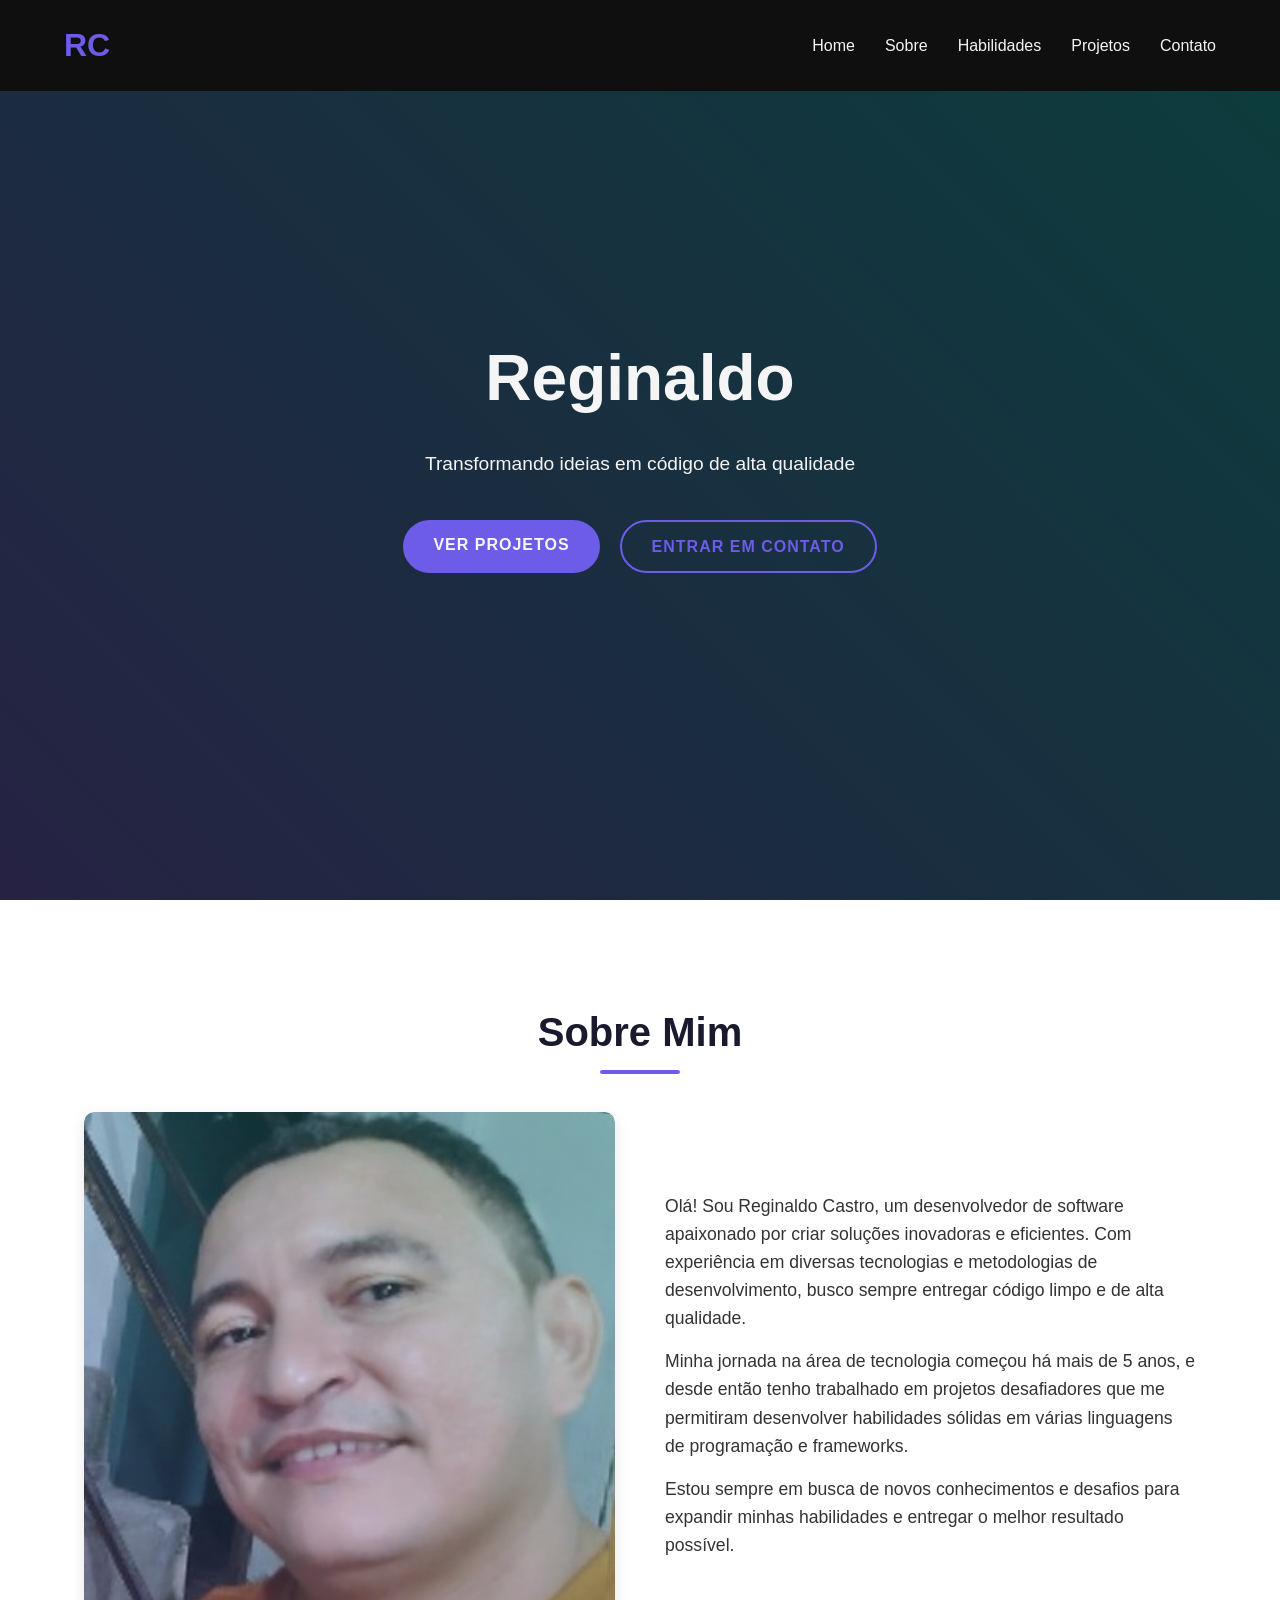
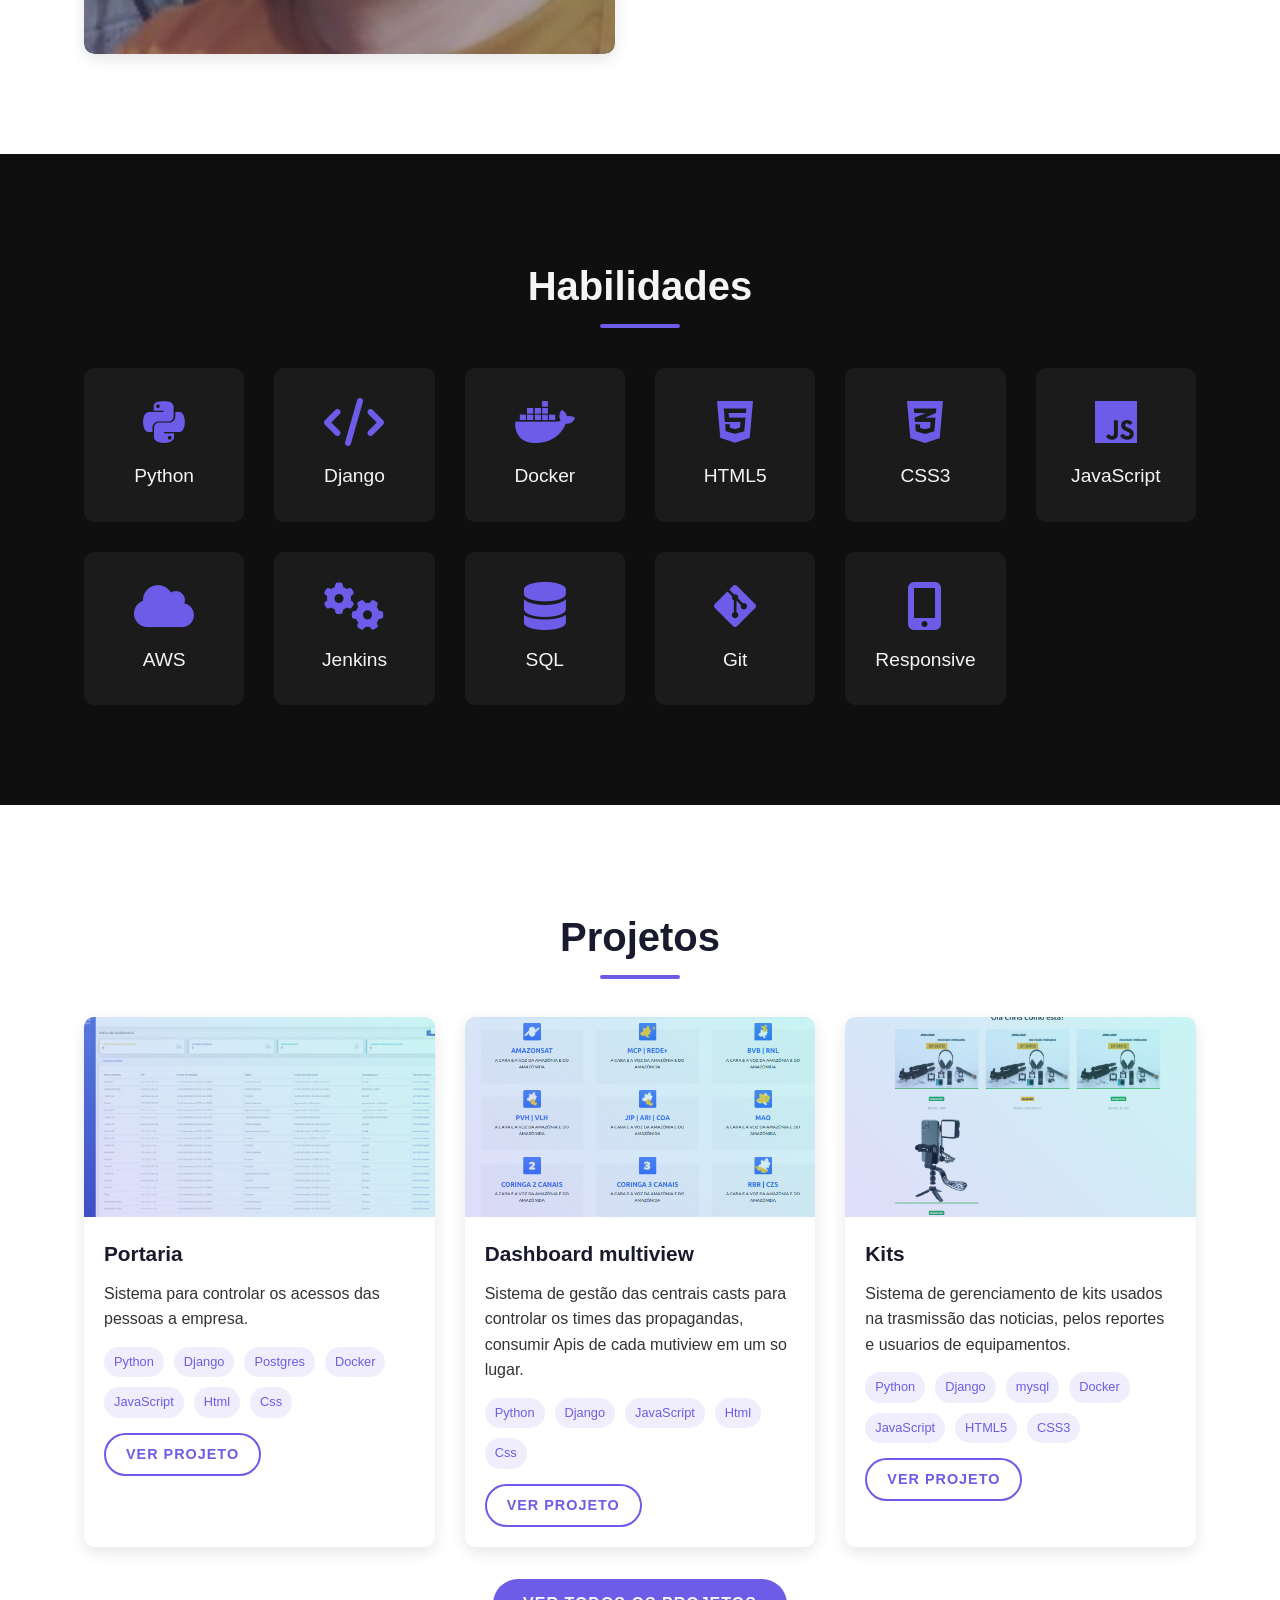
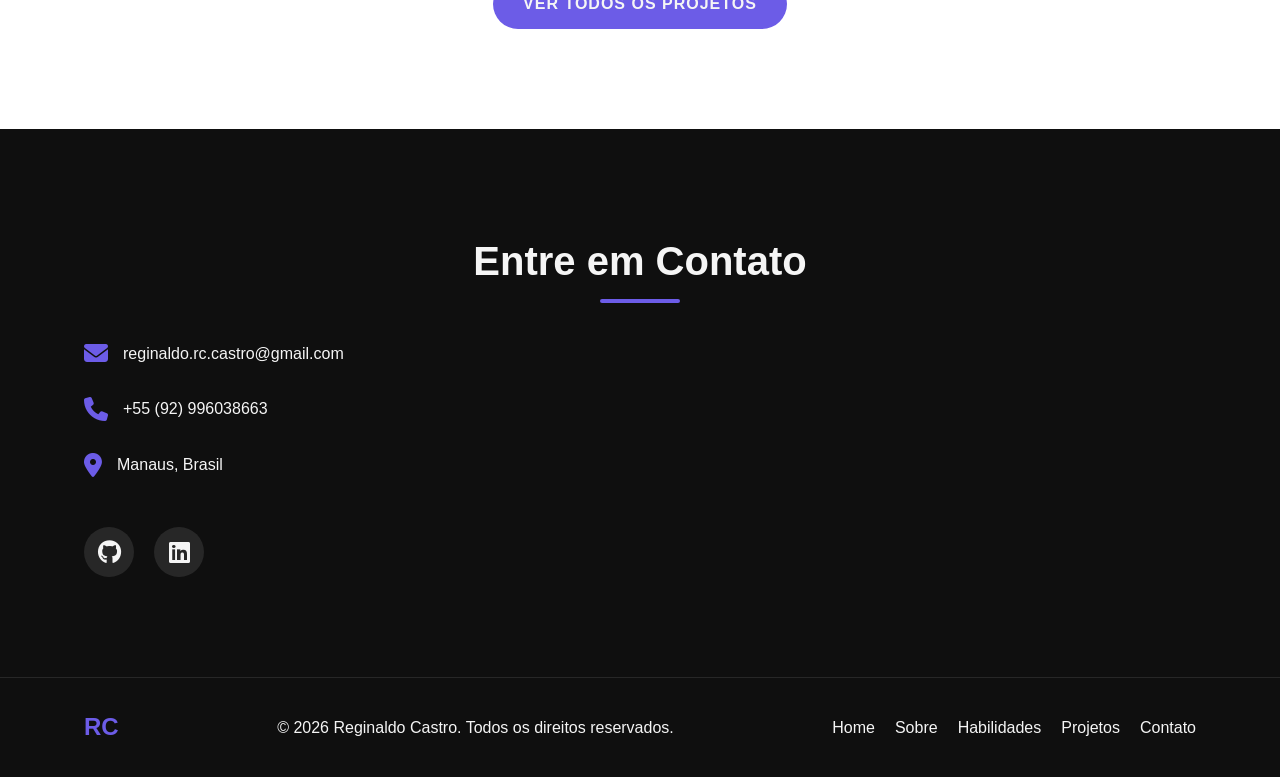
==== index.html @ 73da39d6 "Correção do nome do projeto" ====
<!DOCTYPE html>
<html lang="pt-br">
<head>
    <meta charset="UTF-8">
    <meta name="viewport" content="width=device-width, initial-scale=1.0">
    <title>Reginaldo Castro | Desenvolvedor de Software</title>
    <link rel="stylesheet" href="style.css">
    <link rel="stylesheet" href="https://cdnjs.cloudflare.com/ajax/libs/font-awesome/6.4.0/css/all.min.css">
    
</head>
<body>
    <header>
        <nav>
            <div class="logo">RC</div>
            <div class="nav-links">
                <a href="#home">Home</a>
                <a href="#sobre">Sobre</a>
                <a href="#habilidades">Habilidades</a>
                <a href="#projetos">Projetos</a>
                <a href="#contato">Contato</a>
            </div>
            <div class="menu-toggle">
                <i class="fas fa-bars"></i>
            </div>
        </nav>
    </header>

    <section id="home" class="hero">
        <div class="container">
            <h1>Reginaldo Castro</h1>
            <h2>Desenvolvedor de Software</h2>
            <p>Transformando ideias em código de alta qualidade</p>
            <div class="cta-buttons">
                <a href="#projetos" class="btn primary">Ver Projetos</a>
                <a href="#contato" class="btn secondary">Entrar em Contato</a>
            </div>
        </div>
    </section>

    <section id="sobre" class="about">
        <div class="container">
            <h2 class="section-title">Sobre Mim</h2>
            <div class="about-content">
                <div class="about-image">
                    <img src="img/reginaldo.jpeg" alt="Reginaldo Castro" class="profile-image">
                </div>
                <div class="about-text">
                    <p>Olá! Sou Reginaldo Castro, um desenvolvedor de software apaixonado por criar soluções inovadoras e eficientes. Com experiência em diversas tecnologias e metodologias de desenvolvimento, busco sempre entregar código limpo e de alta qualidade.</p>
                    <p>Minha jornada na área de tecnologia começou há mais de 5 anos, e desde então tenho trabalhado em projetos desafiadores que me permitiram desenvolver habilidades sólidas em várias linguagens de programação e frameworks.</p>
                    <p>Estou sempre em busca de novos conhecimentos e desafios para expandir minhas habilidades e entregar o melhor resultado possível.</p>
                </div>
            </div>
        </div>
    </section>

    <section id="habilidades" class="skills">
        <div class="container">
            <h2 class="section-title">Habilidades</h2>
            <div class="skills-container">
                <div class="skill-card">
                    <i class="fab fa-python"></i>
                    <h3>Python</h3>
                </div>
                <div class="skill-card">
                    <i class="fas fa-code"></i>
                    <h3>Django</h3>
                </div>
                <div class="skill-card">
                    <i class="fab fa-docker"></i>
                    <h3>Docker</h3>
                </div>
                <div class="skill-card">
                    <i class="fab fa-html5"></i>
                    <h3>HTML5</h3>
                </div>
                <div class="skill-card">
                    <i class="fab fa-css3-alt"></i>
                    <h3>CSS3</h3>
                </div>
                <div class="skill-card">
                    <i class="fab fa-js"></i>
                    <h3>JavaScript</h3>
                </div>
                <div class="skill-card">
                    <i class="fas fa-cloud"></i>
                    <h3>AWS</h3>
                </div>
                <div class="skill-card">
                    <i class="fas fa-cogs"></i>
                    <h3>Jenkins</h3>
                </div>
                <div class="skill-card">
                    <i class="fas fa-database"></i>
                    <h3>SQL</h3>
                </div>
                <div class="skill-card">
                    <i class="fab fa-git-alt"></i>
                    <h3>Git</h3>
                </div>
                <div class="skill-card">
                    <i class="fas fa-mobile-alt"></i>
                    <h3>Responsive</h3>
                </div>
            </div>
        </div>
    </section>

    <section id="projetos" class="projects">
        <div class="container">
            <h2 class="section-title">Projetos</h2>
            <div class="projects-grid">
                <div class="project-card">
                    <div class="project-image">
                        <img src="img/ctrlvisitante.png" alt="E-commerce Platform">
                    </div>
                    <div class="project-info">
                        <h3>Portaria</h3>
                        <p>Sistema para controlar os acessos das pessoas a empresa.</p>
                        <div class="project-tags">
                            <span>Python</span>
                            <span>Django</span>
                            <span>Postgres</span>
                            <span>Docker</span>
                            <span>JavaScript</span>
                            <span>Html</span>
                            <span>Css</span>
                        </div>
                        <a href="https://github.com/reginaldo-castro/registrovisitante" target="_blank" class="btn secondary small">Ver Projeto</a>
                    </div>
                </div>
                <div class="project-card">
                    <div class="project-image">
                        <img src="img/multiview.png" alt="CRM Dashboard">
                    </div>
                    <div class="project-info">
                        <h3>Dashboard multiview</h3>
                        <p>Sistema de gestão das centrais casts para controlar os times das propagandas, consumir Apis de cada mutiview em um so lugar.</p>
                        <div class="project-tags">
                            <span>Python</span>
                            <span>Django</span>
                            <span>JavaScript</span>
                            <span>Html</span>
                            <span>Css</span>
                        </div>
                        <a href="#" class="btn secondary small">Ver Projeto</a>
                    </div>
                </div>
                <div class="project-card">
                    <div class="project-image">
                        <img src="img/kits.png" alt="Task Manager App">
                    </div>
                    <div class="project-info">
                        <h3>Kits</h3>
                        <p>Sistema de gerenciamento de kits usados na trasmissão das noticias, pelos reportes e usuarios de equipamentos.</p>
                        <div class="project-tags">
                            <span>Python</span>
                            <span>Django</span>
                            <span>mysql</span>
                            <span>Docker</span>
                            <span>JavaScript</span>
                            <span>HTML5</span>
                            <span>CSS3</span>
                        </div>
                        <a href="https://github.com/reginaldo-castro/kit" target="_blank" class="btn secondary small">Ver Projeto</a>
                    </div>
                </div>
            </div>
            <div class="center">
                <a href="#" class="btn primary">Ver Todos os Projetos</a>
            </div>
        </div>
    </section>

    <section id="contato" class="contact">
        <div class="container">
            <h2 class="section-title">Entre em Contato</h2>
            <div class="contact-container">
                <!-- <div class="contact-form">
                    <form>
                        <div class="form-group">
                            <label for="name">Nome</label>
                            <input type="text" id="name" name="name" required>
                        </div>
                        <div class="form-group">
                            <label for="email">Email</label>
                            <input type="email" id="email" name="email" required>
                        </div>
                        <div class="form-group">
                            <label for="message">Mensagem</label>
                            <textarea id="message" name="message" rows="5" required></textarea>
                        </div>
                        <button type="submit" class="btn primary">Enviar Mensagem</button>
                    </form>
                </div> -->
                <div class="contact-info">
                    <div class="info-item">
                        <i class="fas fa-envelope"></i>
                        <p>reginaldo.rc.castro@gmail.com</p>
                    </div>
                    <div class="info-item">
                        <i class="fas fa-phone"></i>
                        <p>+55 (92) 996038663</p>
                    </div>
                    <div class="info-item">
                        <i class="fas fa-map-marker-alt"></i>
                        <p>Manaus, Brasil</p>
                    </div>
                    <div class="social-links">
                        <a href="https://github.com/reginaldo-castro" target="_blank"><i class="fab fa-github"></i></a>
                        <a href="https://www.linkedin.com/in/reginaldo-rc-castro/" target="_blank"><i class="fab fa-linkedin"></i></a>
                        <!-- <a href="#" target="_blank"><i class="fab fa-twitter"></i></a> -->
                        <!-- <a href="#" target="_blank"><i class="fab fa-instagram"></i></a> -->
                    </div>
                </div>
            </div>
        </div>
    </section>

    <footer>
        <div class="container">
            <div class="footer-content">
                <div class="footer-logo">RC</div>
                <p>© 2025 Reginaldo Castro. Todos os direitos reservados.</p>
                <div class="footer-links">
                    <a href="#home">Home</a>
                    <a href="#sobre">Sobre</a>
                    <a href="#habilidades">Habilidades</a>
                    <a href="#projetos">Projetos</a>
                    <a href="#contato">Contato</a>
                </div>
            </div>
        </div>
    </footer>

    <script src="script.js"></script>
</body>
</html>
---- style.css ----
/* Variáveis CSS para o esquema de cores */
:root {
    --primary-color: #6c5ce7;    /* Roxo vibrante que combina bem com preto */
    --secondary-color: #00cec9;  /* Turquesa que dá contraste */
    --dark-color: #1a1a2e;       /* Preto azulado para fundos */
    --light-color: #f0f0f0;      /* Cinza claro para texto em fundos escuros */
    --accent-color: #fdcb6e;     /* Amarelo para destaques */
    --text-color: #333;          /* Cinza escuro para texto principal */
    --text-light: #f5f5f5;       /* Branco para texto em fundos escuros */
    --bg-light: #ffffff;         /* Branco para seções claras */
    --bg-dark: #0f0f0f;          /* Preto para seções escuras */
    --shadow: 0 5px 15px rgba(0, 0, 0, 0.1);
    --transition: all 0.3s ease;
}

/* Reset e estilos base */
* {
    margin: 0;
    padding: 0;
    box-sizing: border-box;
}

html {
    scroll-behavior: smooth;
}

body {
    font-family: 'Segoe UI', Tahoma, Geneva, Verdana, sans-serif;
    line-height: 1.6;
    color: var(--text-color);
    background-color: var(--bg-light);
}

a {
    text-decoration: none;
    color: inherit;
}

.container {
    width: 90%;
    max-width: 1200px;
    margin: 0 auto;
    padding: 0 20px;
}

.section-title {
    font-size: 2.5rem;
    text-align: center;
    margin-bottom: 3rem;
    position: relative;
    color: var(--dark-color);
}

.section-title::after {
    content: '';
    position: absolute;
    bottom: -10px;
    left: 50%;
    transform: translateX(-50%);
    width: 80px;
    height: 4px;
    background: var(--primary-color);
    border-radius: 2px;
}

.center {
    text-align: center;
    margin-top: 2rem;
}

/* Botões */
.btn {
    display: inline-block;
    padding: 12px 30px;
    border-radius: 30px;
    font-weight: 600;
    text-transform: uppercase;
    letter-spacing: 1px;
    transition: var(--transition);
    cursor: pointer;
    border: none;
    outline: none;
}

.btn.primary {
    background-color: var(--primary-color);
    color: var(--text-light);
}

.btn.primary:hover {
    background-color: #5649c0;
    transform: translateY(-3px);
    box-shadow: 0 10px 20px rgba(108, 92, 231, 0.2);
}

.btn.secondary {
    background-color: transparent;
    color: var(--primary-color);
    border: 2px solid var(--primary-color);
}

.btn.secondary:hover {
    background-color: var(--primary-color);
    color: var(--text-light);
    transform: translateY(-3px);
}

.btn.small {
    padding: 8px 20px;
    font-size: 0.9rem;
}

/* Header e Navegação */
header {
    position: fixed;
    top: 0;
    left: 0;
    width: 100%;
    background-color: var(--bg-dark);
    z-index: 1000;
    box-shadow: var(--shadow);
}

nav {
    display: flex;
    justify-content: space-between;
    align-items: center;
    padding: 20px 5%;
    max-width: 1400px;
    margin: 0 auto;
}

.logo {
    font-size: 2rem;
    font-weight: 700;
    color: var(--primary-color);
    cursor: pointer;
}

.nav-links {
    display: flex;
    gap: 30px;
}

.nav-links a {
    color: var(--text-light);
    font-weight: 500;
    transition: var(--transition);
    position: relative;
}

.nav-links a:hover {
    color: var(--primary-color);
}

.nav-links a::after {
    content: '';
    position: absolute;
    width: 0;
    height: 2px;
    background: var(--primary-color);
    bottom: -5px;
    left: 0;
    transition: var(--transition);
}

.nav-links a:hover::after {
    width: 100%;
}

.menu-toggle {
    display: none;
    color: var(--text-light);
    font-size: 1.5rem;
    cursor: pointer;
}

/* Hero Section */
.hero {
    height: 100vh;
    background-color: var(--bg-dark);
    color: var(--text-light);
    display: flex;
    align-items: center;
    text-align: center;
    position: relative;
    overflow: hidden;
}

.hero::before {
    content: '';
    position: absolute;
    top: 0;
    left: 0;
    width: 100%;
    height: 100%;
    background: linear-gradient(45deg, rgba(108, 92, 231, 0.3), rgba(0, 206, 201, 0.3));
    opacity: 0.8;
}

.hero .container {
    position: relative;
    z-index: 1;
}

.hero h1 {
    font-size: 4rem;
    margin-bottom: 10px;
    animation: fadeInDown 1s ease;
}

.hero h2 {
    font-size: 2rem;
    margin-bottom: 20px;
    color: var(--secondary-color);
    animation: fadeInDown 1s ease 0.2s;
    animation-fill-mode: both;
}

.hero p {
    font-size: 1.2rem;
    margin-bottom: 40px;
    max-width: 600px;
    margin-left: auto;
    margin-right: auto;
    animation: fadeInUp 1s ease 0.4s;
    animation-fill-mode: both;
}

.cta-buttons {
    display: flex;
    justify-content: center;
    gap: 20px;
    animation: fadeInUp 1s ease 0.6s;
    animation-fill-mode: both;
}

/* About Section */
.about {
    padding: 100px 0;
    background-color: var(--bg-light);
}

.about-content {
    display: flex;
    align-items: center;
    gap: 50px;
}

.about-image {
    flex: 1;
    border-radius: 10px;
    overflow: hidden;
    box-shadow: var(--shadow);
    position: relative;
}

/* Estilo para a imagem de perfil */
.profile-image {
    width: 100%;
    height: auto;
    display: block;
    border-radius: 10px;
    transition: var(--transition);
}

/* Efeito hover na imagem */
.about-image:hover .profile-image {
    transform: scale(1.03);
}

/* Overlay gradiente na imagem */
.about-image::after {
    content: '';
    position: absolute;
    top: 0;
    left: 0;
    width: 100%;
    height: 100%;
    background: linear-gradient(45deg, rgba(108, 92, 231, 0.2), rgba(0, 206, 201, 0.2));
    border-radius: 10px;
    pointer-events: none;
}

.about-text {
    flex: 1;
}

.about-text p {
    margin-bottom: 15px;
    font-size: 1.1rem;
}

/* Skills Section */
.skills {
    padding: 100px 0;
    background-color: var(--bg-dark);
    color: var(--text-light);
}

.skills .section-title {
    color: var(--text-light);
}

.skills-container {
    display: grid;
    grid-template-columns: repeat(auto-fit, minmax(150px, 1fr));
    gap: 30px;
    margin-top: 50px;
}

.skill-card {
    background: rgba(255, 255, 255, 0.05);
    border-radius: 10px;
    padding: 30px;
    text-align: center;
    transition: var(--transition);
    cursor: pointer;
}

.skill-card:hover {
    transform: translateY(-10px);
    background: rgba(255, 255, 255, 0.1);
}

.skill-card i {
    font-size: 3rem;
    margin-bottom: 15px;
    color: var(--primary-color);
}

.skill-card h3 {
    font-size: 1.2rem;
    font-weight: 500;
}

/* Projects Section */
.projects {
    padding: 100px 0;
    background-color: var(--bg-light);
}

.projects-grid {
    display: grid;
    grid-template-columns: repeat(auto-fit, minmax(300px, 1fr));
    gap: 30px;
    margin-bottom: 30px;
}

.project-card {
    background: #fff;
    border-radius: 10px;
    overflow: hidden;
    box-shadow: var(--shadow);
    transition: var(--transition);
}

.project-card:hover {
    transform: translateY(-10px);
    box-shadow: 0 15px 30px rgba(0, 0, 0, 0.15);
}

.project-image {
    height: 200px;
    overflow: hidden;
    position: relative;
}

/* Estilo para imagens de projetos */
.project-image img {
    width: 100%;
    height: 100%;
    object-fit: cover;
    transition: var(--transition);
}

/* Efeito hover nas imagens de projetos */
.project-card:hover .project-image img {
    transform: scale(1.05);
}

/* Overlay gradiente nas imagens de projetos */
.project-image::after {
    content: '';
    position: absolute;
    top: 0;
    left: 0;
    width: 100%;
    height: 100%;
    background: linear-gradient(45deg, rgba(108, 92, 231, 0.3), rgba(0, 206, 201, 0.3));
    opacity: 0.7;
    pointer-events: none;
}

.project-info {
    padding: 20px;
}

.project-info h3 {
    font-size: 1.3rem;
    margin-bottom: 10px;
    color: var(--dark-color);
}

.project-info p {
    margin-bottom: 15px;
    color: var(--text-color);
}

.project-tags {
    display: flex;
    flex-wrap: wrap;
    gap: 10px;
    margin-bottom: 15px;
}

.project-tags span {
    background-color: rgba(108, 92, 231, 0.1);
    color: var(--primary-color);
    padding: 5px 10px;
    border-radius: 20px;
    font-size: 0.8rem;
    font-weight: 500;
}

/* Contact Section */
.contact {
    padding: 100px 0;
    background-color: var(--bg-dark);
    color: var(--text-light);
}

.contact .section-title {
    color: var(--text-light);
}

.contact-container {
    display: grid;
    grid-template-columns: 1fr 1fr;
    gap: 50px;
}

.contact-form form {
    display: flex;
    flex-direction: column;
    gap: 20px;
}

.form-group {
    display: flex;
    flex-direction: column;
    gap: 5px;
}

.form-group label {
    font-weight: 500;
}

.form-group input,
.form-group textarea {
    padding: 12px;
    border-radius: 5px;
    border: none;
    background-color: rgba(255, 255, 255, 0.1);
    color: var(--text-light);
    font-family: inherit;
    resize: none;
}

.form-group input:focus,
.form-group textarea:focus {
    outline: 2px solid var(--primary-color);
}

.contact-info {
    display: flex;
    flex-direction: column;
    gap: 30px;
}

.info-item {
    display: flex;
    align-items: center;
    gap: 15px;
}

.info-item i {
    font-size: 1.5rem;
    color: var(--primary-color);
}

.social-links {
    display: flex;
    gap: 20px;
    margin-top: 20px;
}

.social-links a {
    width: 50px;
    height: 50px;
    background-color: rgba(255, 255, 255, 0.1);
    border-radius: 50%;
    display: flex;
    justify-content: center;
    align-items: center;
    transition: var(--transition);
}

.social-links a i {
    font-size: 1.5rem;
    color: var(--text-light);
    transition: var(--transition);
}

.social-links a:hover {
    background-color: var(--primary-color);
    transform: translateY(-5px);
}

/* Footer */
footer {
    background-color: var(--bg-dark);
    color: var(--text-light);
    padding: 30px 0;
    border-top: 1px solid rgba(255, 255, 255, 0.1);
}

.footer-content {
    display: flex;
    justify-content: space-between;
    align-items: center;
}

.footer-logo {
    font-size: 1.5rem;
    font-weight: 700;
    color: var(--primary-color);
}

.footer-links {
    display: flex;
    gap: 20px;
}

.footer-links a {
    color: var(--text-light);
    transition: var(--transition);
}

.footer-links a:hover {
    color: var(--primary-color);
}

/* Animações */
@keyframes fadeInDown {
    from {
        opacity: 0;
        transform: translateY(-20px);
    }
    to {
        opacity: 1;
        transform: translateY(0);
    }
}

@keyframes fadeInUp {
    from {
        opacity: 0;
        transform: translateY(20px);
    }
    to {
        opacity: 1;
        transform: translateY(0);
    }
}

/* Estilo para o botão "voltar ao topo" */
.back-to-top {
    position: fixed;
    bottom: 20px;
    right: 20px;
    width: 50px;
    height: 50px;
    border-radius: 50%;
    background-color: var(--primary-color);
    color: white;
    border: none;
    cursor: pointer;
    display: flex;
    justify-content: center;
    align-items: center;
    opacity: 0;
    visibility: hidden;
    transition: all 0.3s ease;
    z-index: 999;
}

.back-to-top:hover {
    background-color: #5649c0;
    transform: translateY(-3px);
}

/* Media Queries */
@media (max-width: 992px) {
    .about-content {
        flex-direction: column;
    }
    
    .contact-container {
        grid-template-columns: 1fr;
    }
    
    .footer-content {
        flex-direction: column;
        gap: 20px;
        text-align: center;
    }
}

@media (max-width: 768px) {
    .nav-links {
        display: none;
    }
    
    .menu-toggle {
        display: block;
    }
    
    .hero h1 {
        font-size: 3rem;
    }
    
    .hero h2 {
        font-size: 1.5rem;
    }
    
    .cta-buttons {
        flex-direction: column;
        align-items: center;
    }
    
    .profile-image {
        max-height: 300px;
        object-fit: cover;
        object-position: center;
    }
}

/* Menu mobile (JS irá adicionar a classe active) */
.nav-active {
    position: fixed;
    top: 70px;
    left: 0;
    width: 100%;
    background-color: var(--bg-dark);
    padding: 20px;
    display: flex;
    flex-direction: column;
    gap: 20px;
    box-shadow: var(--shadow);
    animation: slideDown 0.3s ease;
}

@keyframes slideDown {
    from {
        opacity: 0;
        transform: translateY(-10px);
    }
    to {
        opacity: 1;
        transform: translateY(0);
    }
}
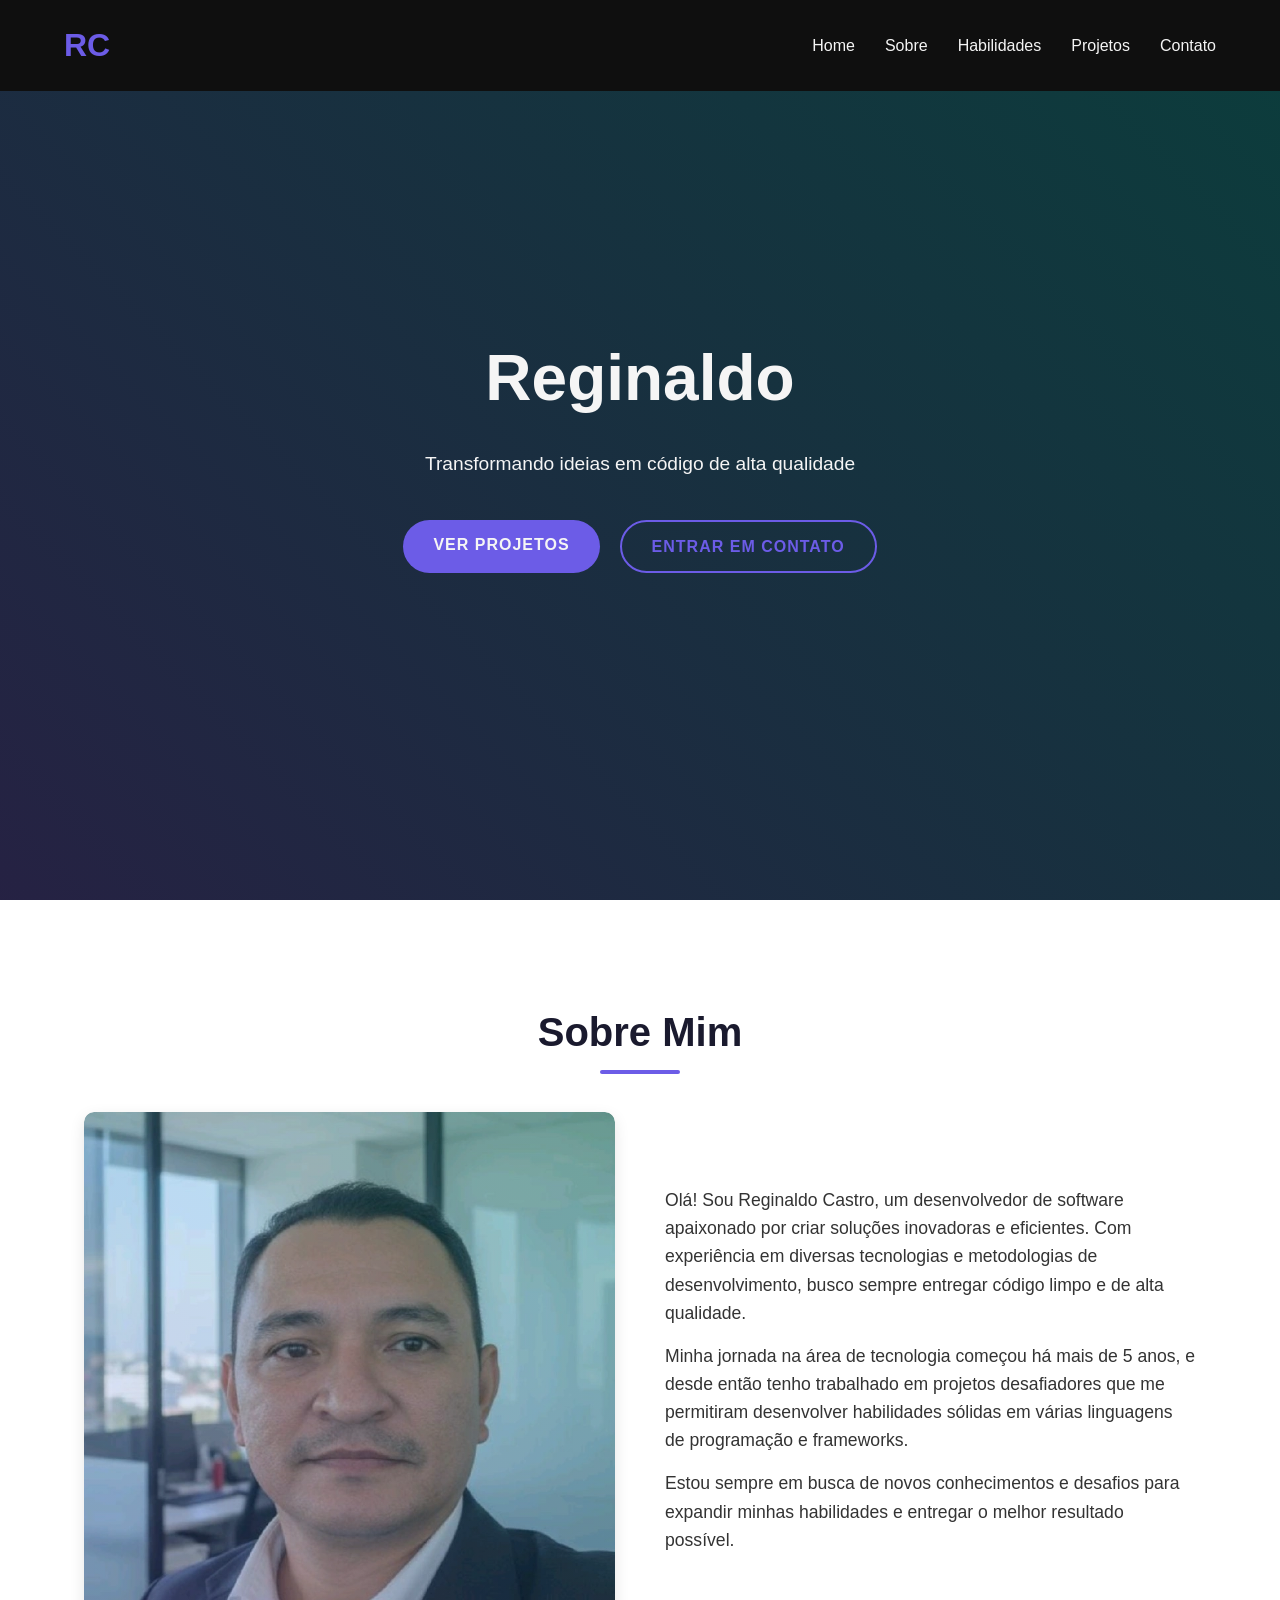
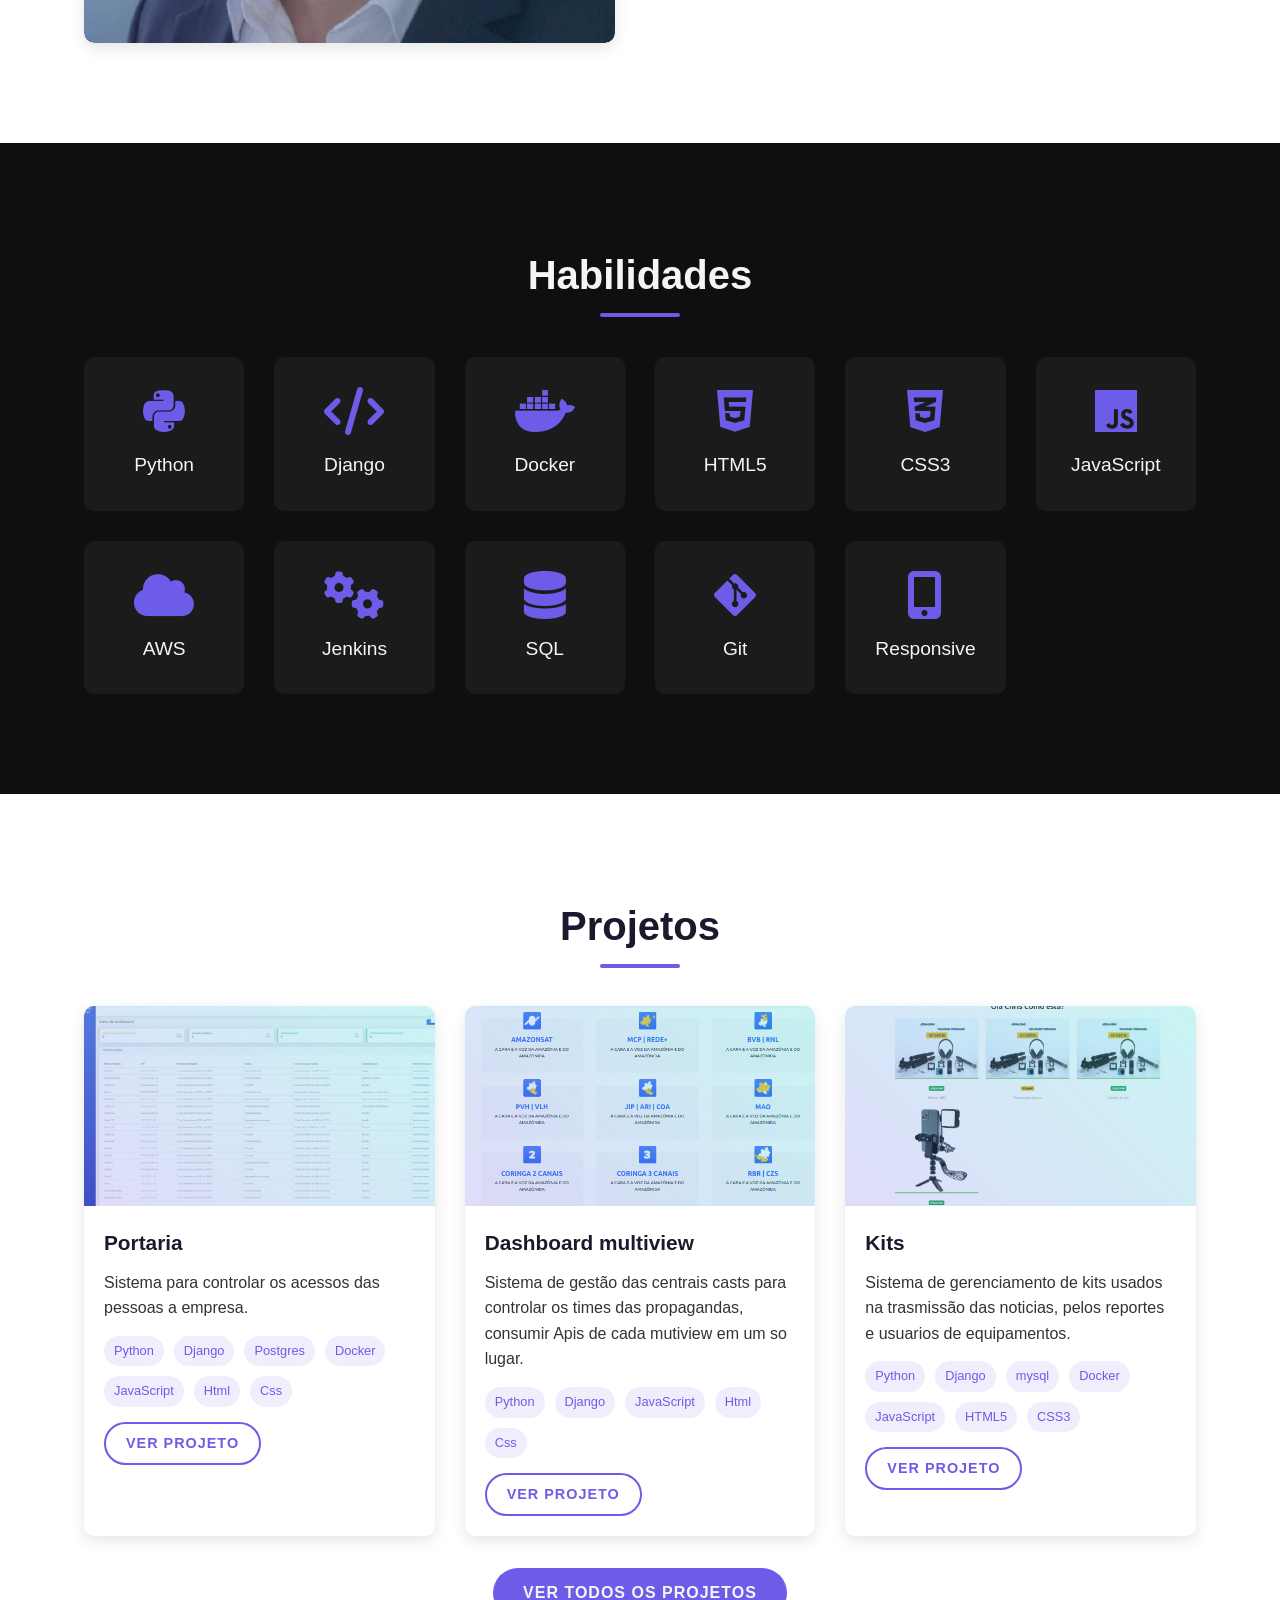
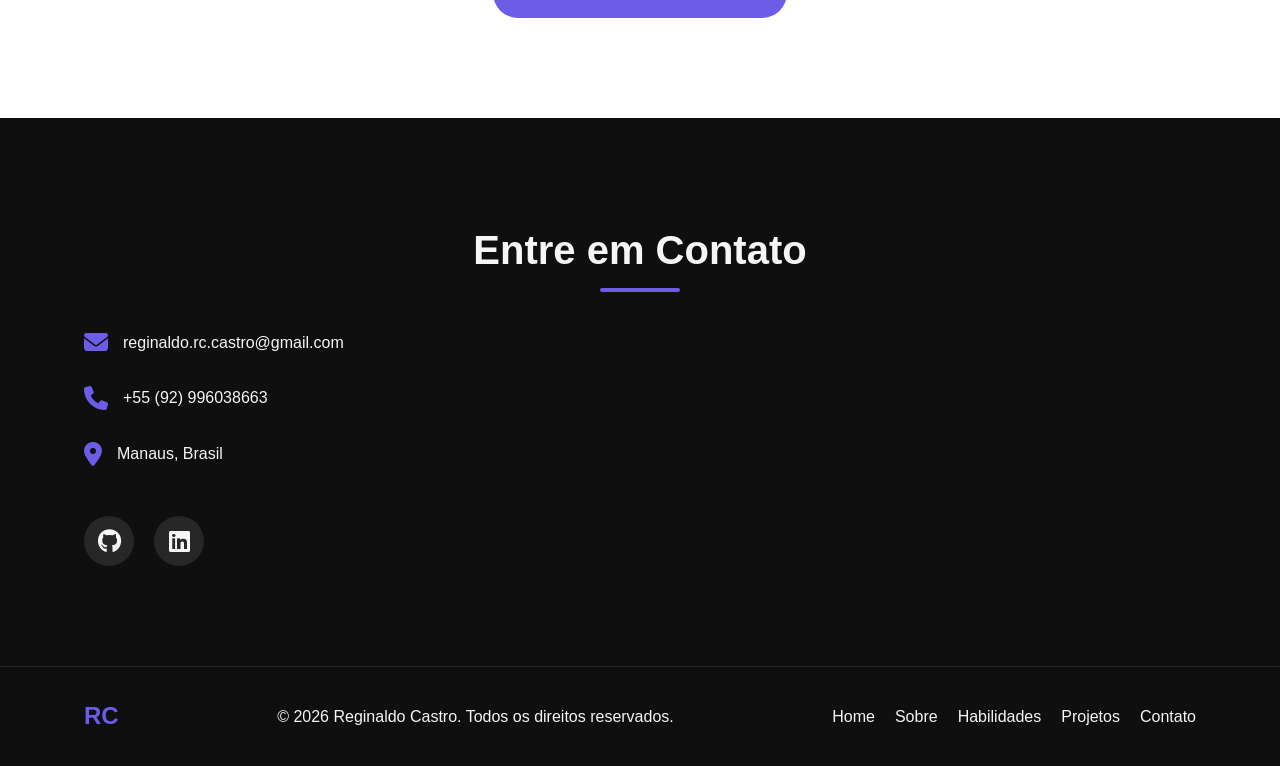
==== commit 75f50e72: "Atualização da foto" ====
--- a/index.html
+++ b/index.html
@@ -42,7 +42,7 @@
             <h2 class="section-title">Sobre Mim</h2>
             <div class="about-content">
                 <div class="about-image">
-                    <img src="img/reginaldo.jpeg" alt="Reginaldo Castro" class="profile-image">
+                    <img src="img/foto.png" alt="Reginaldo Castro" class="profile-image">
                 </div>
                 <div class="about-text">
                     <p>Olá! Sou Reginaldo Castro, um desenvolvedor de software apaixonado por criar soluções inovadoras e eficientes. Com experiência em diversas tecnologias e metodologias de desenvolvimento, busco sempre entregar código limpo e de alta qualidade.</p>
@@ -234,4 +234,4 @@
 
     <script src="script.js"></script>
 </body>
-</html>+</html>
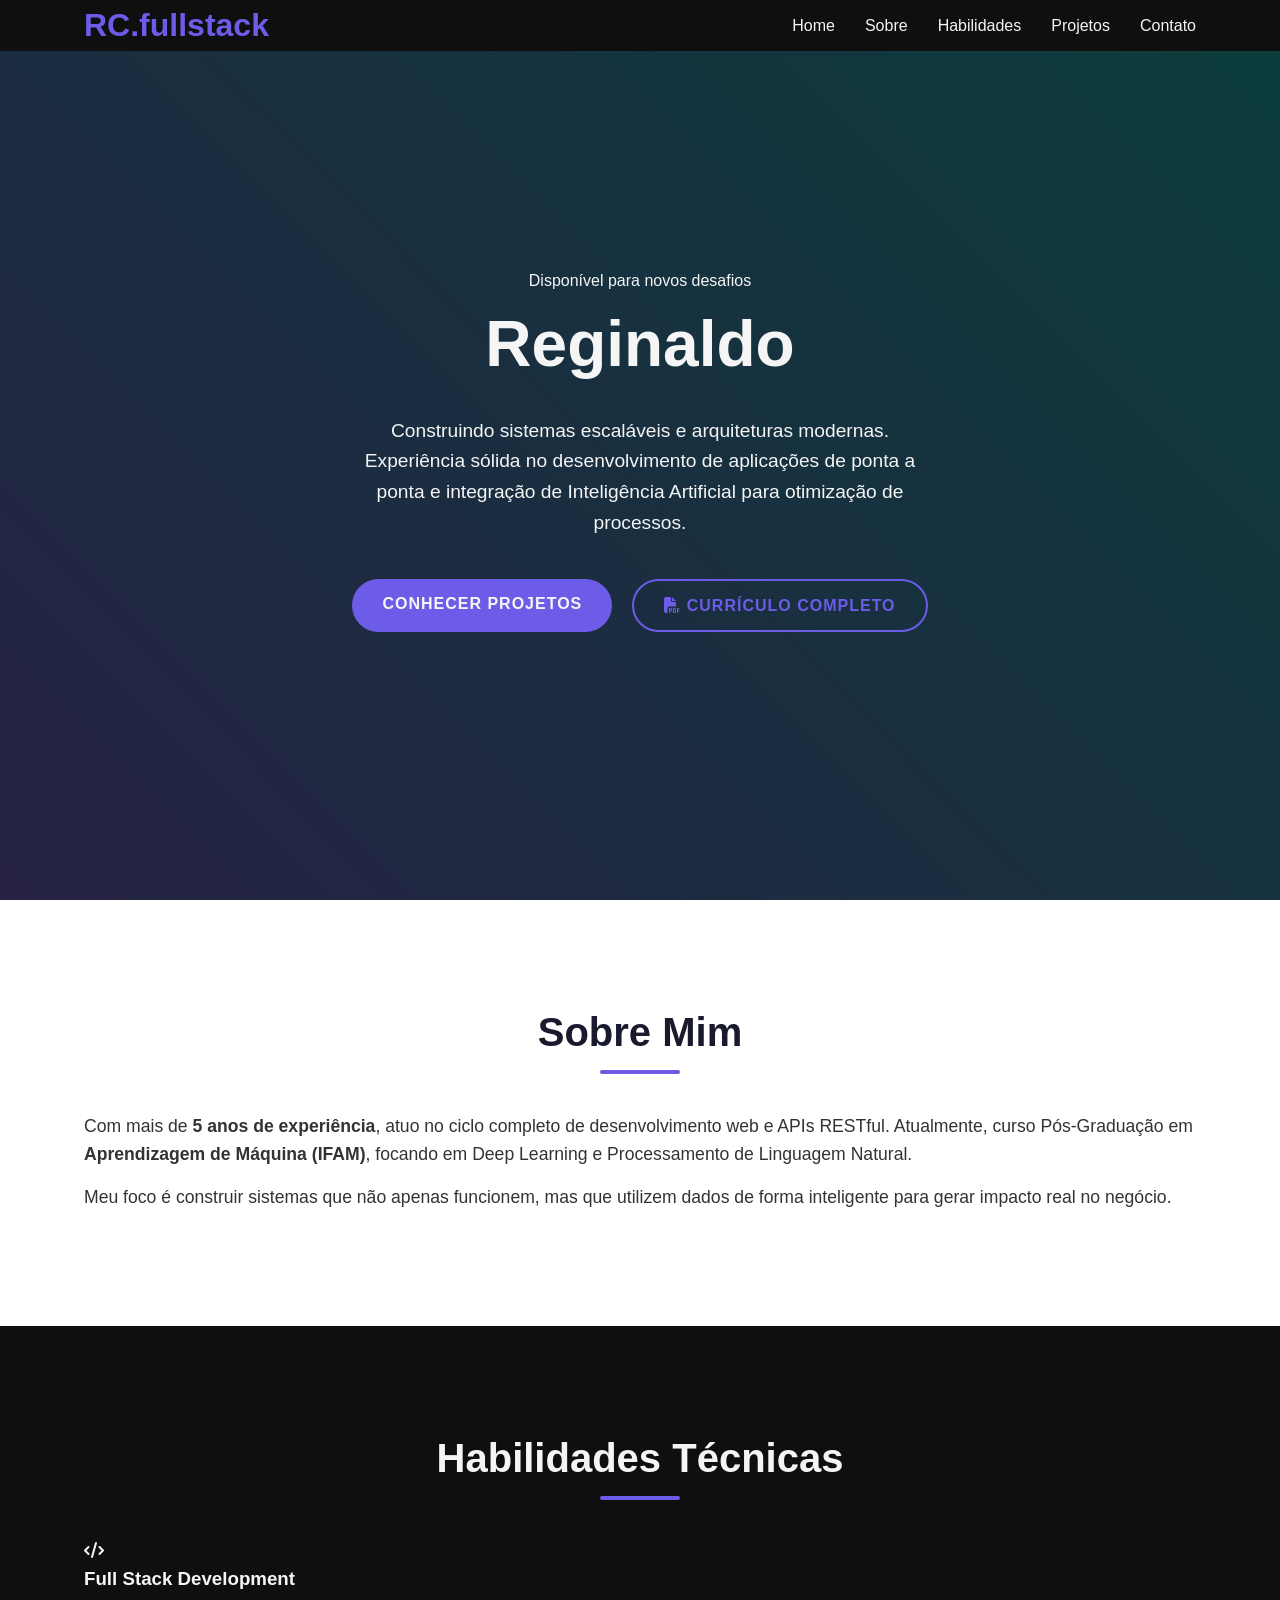
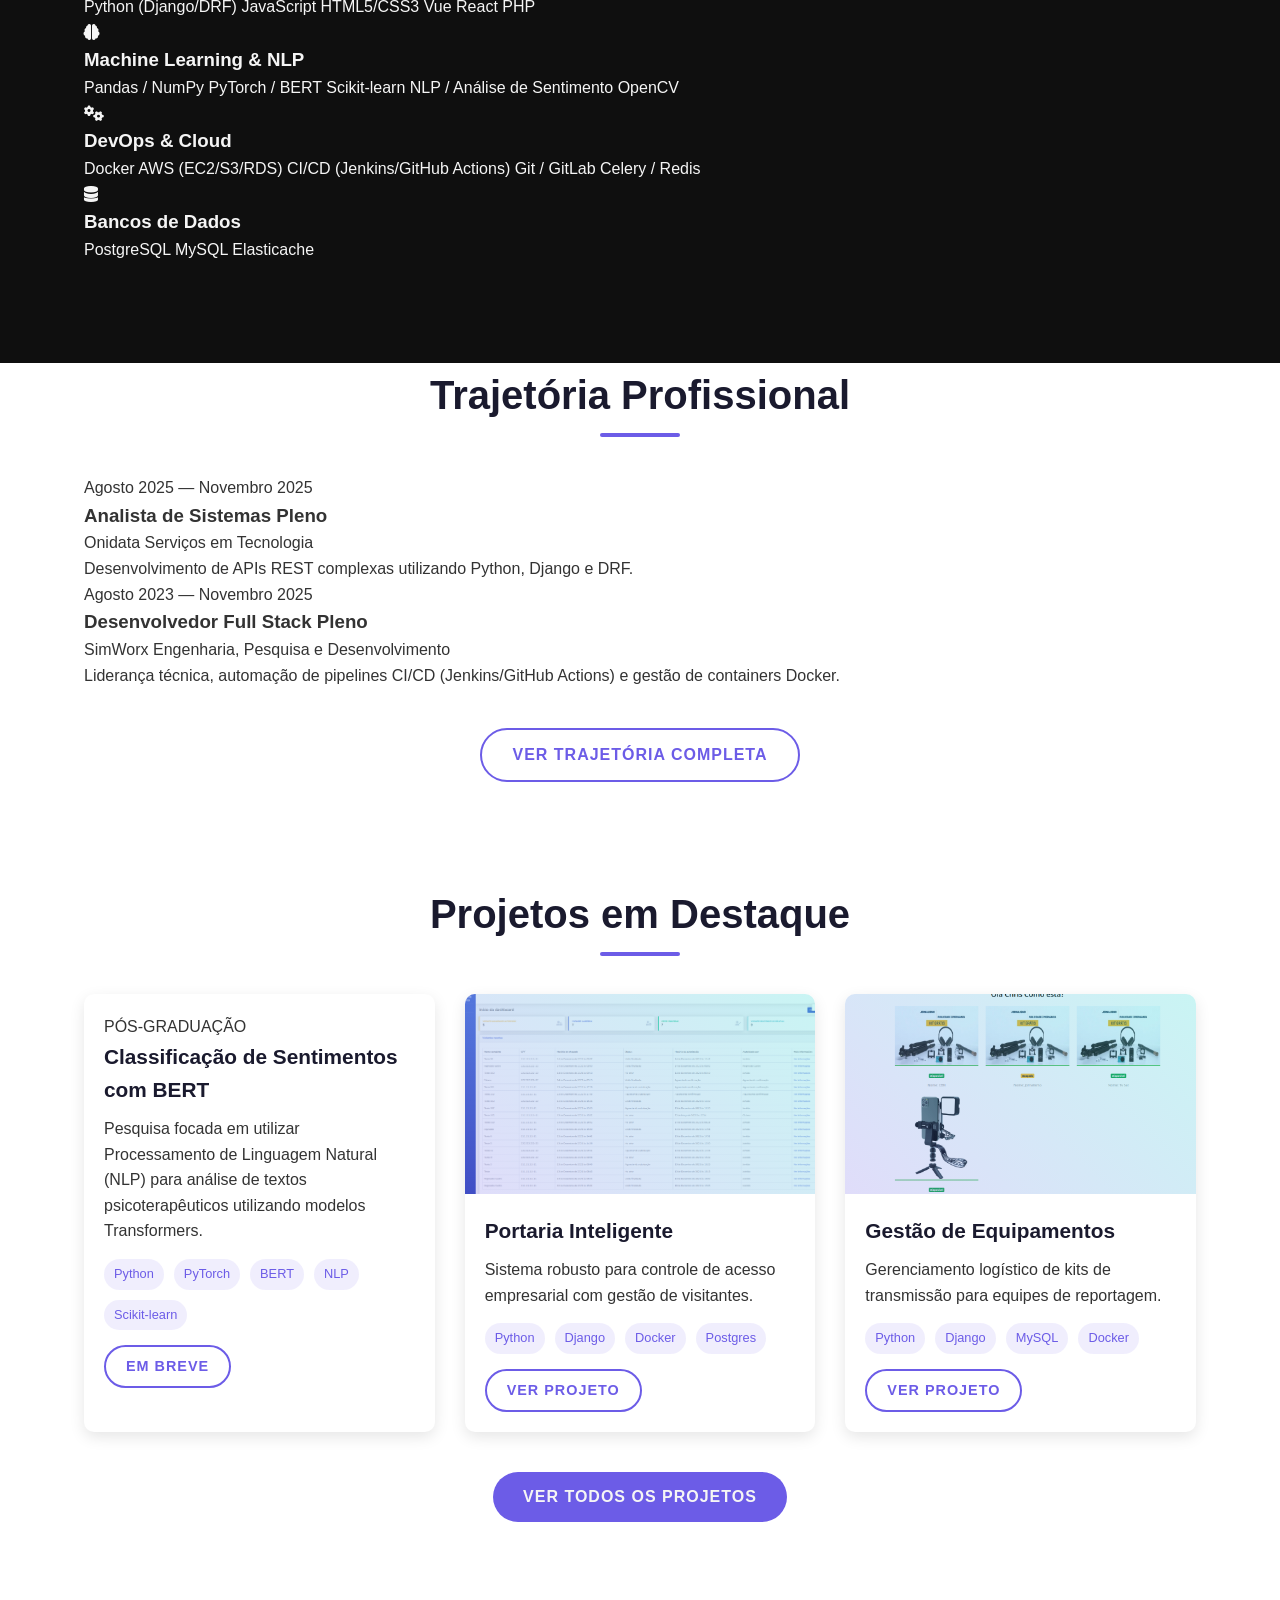
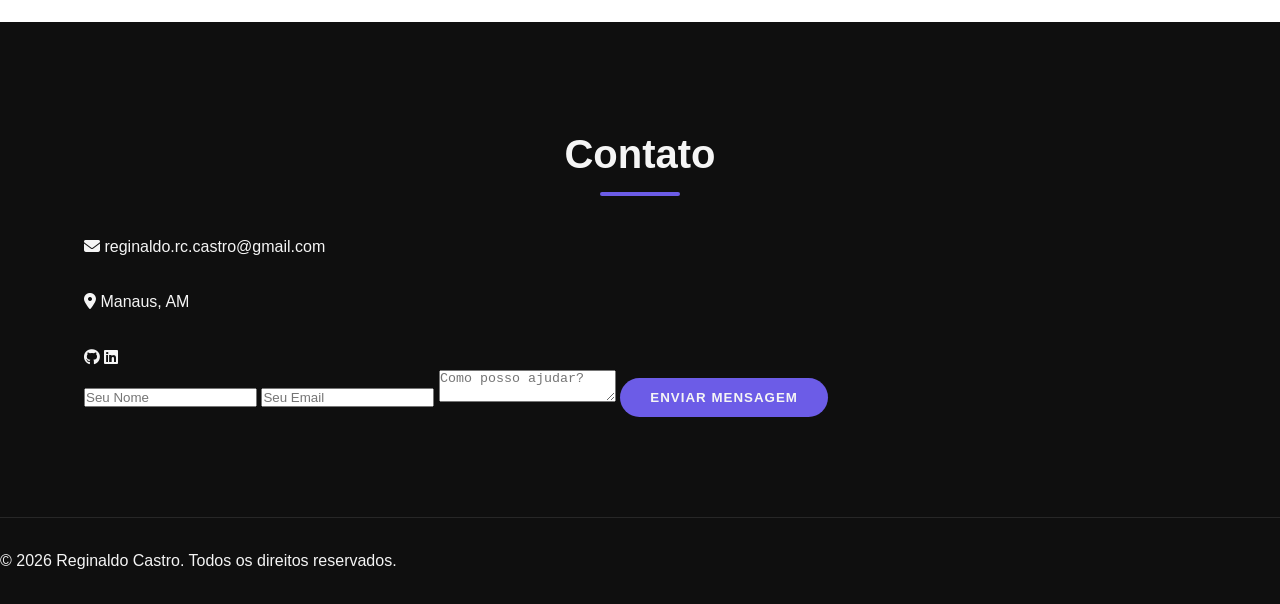
==== commit cfd1ec18: "feat:adicionando e restrutundo o index" ====
--- a/index.html
+++ b/index.html
@@ -3,15 +3,22 @@
 <head>
     <meta charset="UTF-8">
     <meta name="viewport" content="width=device-width, initial-scale=1.0">
-    <title>Reginaldo Castro | Desenvolvedor de Software</title>
+    <title>Reginaldo Castro | Desenvolvedor Full Stack Pleno & ML</title>
+    
+    <meta name="description" content="Portfólio de Reginaldo Castro. Desenvolvedor Full Stack Pleno com 5+ anos de experiência em Python, Django e Machine Learning.">
+    <meta property="og:title" content="Reginaldo Castro | Portfólio Profissional">
+    <meta property="og:description" content="Especialista em Python, APIs REST e Inteligência Artificial.">
+    <meta property="og:type" content="website">
+
     <link rel="stylesheet" href="style.css">
     <link rel="stylesheet" href="https://cdnjs.cloudflare.com/ajax/libs/font-awesome/6.4.0/css/all.min.css">
-    
+    <link href="https://fonts.googleapis.com/css2?family=Inter:wght@300;400;600;700&display=swap" rel="stylesheet">
 </head>
 <body>
     <header>
-        <nav>
-            <div class="logo">RC</div>
+        <nav class="container">
+            <div class="logo">RC<span>.fullstack</span></div>
+            
             <div class="nav-links">
                 <a href="#home">Home</a>
                 <a href="#sobre">Sobre</a>
@@ -19,7 +26,8 @@
                 <a href="#projetos">Projetos</a>
                 <a href="#contato">Contato</a>
             </div>
-            <div class="menu-toggle">
+
+            <div class="menu-toggle" id="mobile-menu">
                 <i class="fas fa-bars"></i>
             </div>
         </nav>
@@ -27,12 +35,18 @@
 
     <section id="home" class="hero">
         <div class="container">
+            <span class="badge">Disponível para novos desafios</span>
             <h1>Reginaldo Castro</h1>
-            <h2>Desenvolvedor de Software</h2>
-            <p>Transformando ideias em código de alta qualidade</p>
+            <h2>Software Engineer | Full Stack & ML</h2>
+            <p>
+                Construindo sistemas escaláveis e arquiteturas modernas. 
+                Experiência sólida no desenvolvimento de aplicações de ponta a ponta e integração de Inteligência Artificial para otimização de processos.
+            </p>
             <div class="cta-buttons">
-                <a href="#projetos" class="btn primary">Ver Projetos</a>
-                <a href="#contato" class="btn secondary">Entrar em Contato</a>
+                <a href="#projetos" class="btn primary">Conhecer Projetos</a>
+                <a href="docs/Currículo.pdf" class="btn secondary" download>
+                    <i class="fas fa-file-pdf"></i> Currículo Completo
+                </a>
             </div>
         </div>
     </section>
@@ -41,13 +55,9 @@
         <div class="container">
             <h2 class="section-title">Sobre Mim</h2>
             <div class="about-content">
-                <div class="about-image">
-                    <img src="img/foto.png" alt="Reginaldo Castro" class="profile-image">
-                </div>
                 <div class="about-text">
-                    <p>Olá! Sou Reginaldo Castro, um desenvolvedor de software apaixonado por criar soluções inovadoras e eficientes. Com experiência em diversas tecnologias e metodologias de desenvolvimento, busco sempre entregar código limpo e de alta qualidade.</p>
-                    <p>Minha jornada na área de tecnologia começou há mais de 5 anos, e desde então tenho trabalhado em projetos desafiadores que me permitiram desenvolver habilidades sólidas em várias linguagens de programação e frameworks.</p>
-                    <p>Estou sempre em busca de novos conhecimentos e desafios para expandir minhas habilidades e entregar o melhor resultado possível.</p>
+                    <p>Com mais de <strong>5 anos de experiência</strong>, atuo no ciclo completo de desenvolvimento web e APIs RESTful. Atualmente, curso Pós-Graduação em <strong>Aprendizagem de Máquina (IFAM)</strong>, focando em Deep Learning e Processamento de Linguagem Natural.</p>
+                    <p>Meu foco é construir sistemas que não apenas funcionem, mas que utilizem dados de forma inteligente para gerar impacto real no negócio.</p>
                 </div>
             </div>
         </div>
@@ -55,181 +65,170 @@
 
     <section id="habilidades" class="skills">
         <div class="container">
-            <h2 class="section-title">Habilidades</h2>
-            <div class="skills-container">
-                <div class="skill-card">
-                    <i class="fab fa-python"></i>
-                    <h3>Python</h3>
-                </div>
-                <div class="skill-card">
-                    <i class="fas fa-code"></i>
-                    <h3>Django</h3>
-                </div>
-                <div class="skill-card">
-                    <i class="fab fa-docker"></i>
-                    <h3>Docker</h3>
-                </div>
-                <div class="skill-card">
-                    <i class="fab fa-html5"></i>
-                    <h3>HTML5</h3>
-                </div>
-                <div class="skill-card">
-                    <i class="fab fa-css3-alt"></i>
-                    <h3>CSS3</h3>
-                </div>
-                <div class="skill-card">
-                    <i class="fab fa-js"></i>
-                    <h3>JavaScript</h3>
-                </div>
-                <div class="skill-card">
-                    <i class="fas fa-cloud"></i>
-                    <h3>AWS</h3>
-                </div>
-                <div class="skill-card">
-                    <i class="fas fa-cogs"></i>
-                    <h3>Jenkins</h3>
-                </div>
-                <div class="skill-card">
-                    <i class="fas fa-database"></i>
-                    <h3>SQL</h3>
-                </div>
-                <div class="skill-card">
-                    <i class="fab fa-git-alt"></i>
-                    <h3>Git</h3>
-                </div>
-                <div class="skill-card">
-                    <i class="fas fa-mobile-alt"></i>
-                    <h3>Responsive</h3>
-                </div>
+            <h2 class="section-title">Habilidades Técnicas</h2>
+            <div class="skills-grid">
+                <div class="skill-category">
+                    <div class="category-header">
+                        <i class="fas fa-code"></i>
+                        <h3>Full Stack Development</h3>
+                    </div>
+                    <div class="skills-list">
+                        <span class="skill-tag">Python (Django/DRF)</span>
+                        <span class="skill-tag">JavaScript</span>
+                        <span class="skill-tag">HTML5/CSS3</span>
+                        <span class="skill-tag">Vue</span>
+                        <span class="skill-tag">React</span>
+                        <span class="skill-tag">PHP</span>
+                    </div>
+                </div>
+
+                <div class="skill-category">
+                    <div class="category-header">
+                        <i class="fas fa-brain"></i>
+                        <h3>Machine Learning & NLP</h3>
+                    </div>
+                    <div class="skills-list">
+                        <span class="skill-tag">Pandas / NumPy</span>
+                        <span class="skill-tag">PyTorch / BERT</span>
+                        <span class="skill-tag">Scikit-learn</span>
+                        <span class="skill-tag">NLP / Análise de Sentimento</span>
+                        <span class="skill-tag">OpenCV</span>
+                    </div>
+                </div>
+
+                <div class="skill-category">
+                    <div class="category-header">
+                        <i class="fas fa-cogs"></i>
+                        <h3>DevOps & Cloud</h3>
+                    </div>
+                    <div class="skills-list">
+                        <span class="skill-tag">Docker</span>
+                        <span class="skill-tag">AWS (EC2/S3/RDS)</span>
+                        <span class="skill-tag">CI/CD (Jenkins/GitHub Actions)</span>
+                        <span class="skill-tag">Git / GitLab</span>
+                        <span class="skill-tag">Celery / Redis</span>
+                    </div>
+                </div>
+
+                <div class="skill-category">
+                    <div class="category-header">
+                        <i class="fas fa-database"></i>
+                        <h3>Bancos de Dados</h3>
+                    </div>
+                    <div class="skills-list">
+                        <span class="skill-tag">PostgreSQL</span>
+                        <span class="skill-tag">MySQL</span>
+                        <span class="skill-tag">Elasticache</span>
+                    </div>
+                </div>
+            </div>
+        </div>
+    </section>
+
+    <section id="experiencia" class="experience">
+        <div class="container">
+            <h2 class="section-title">Trajetória Profissional</h2>
+            <div class="timeline">
+                <div class="timeline-item">
+                    <div class="time">Agosto 2025 — Novembro 2025</div>
+                    <div class="content">
+                        <h3>Analista de Sistemas Pleno</h3>
+                        <span class="company">Onidata Serviços em Tecnologia</span>
+                        <p>Desenvolvimento de APIs REST complexas utilizando Python, Django e DRF.</p>
+                    </div>
+                </div>
+                <div class="timeline-item">
+                    <div class="time">Agosto 2023 — Novembro 2025</div>
+                    <div class="content">
+                        <h3>Desenvolvedor Full Stack Pleno</h3>
+                        <span class="company">SimWorx Engenharia, Pesquisa e Desenvolvimento</span>
+                        <p>Liderança técnica, automação de pipelines CI/CD (Jenkins/GitHub Actions) e gestão de containers Docker.</p>
+                    </div>
+                </div>
+            </div>
+            
+            <div style="text-align: center; margin-top: 40px;">
+                <a href="experiencias.html" class="btn secondary">Ver Trajetória Completa</a>
             </div>
         </div>
     </section>
 
     <section id="projetos" class="projects">
         <div class="container">
-            <h2 class="section-title">Projetos</h2>
+            <h2 class="section-title">Projetos em Destaque</h2>
             <div class="projects-grid">
+                
+                <div class="project-card highlight">
+                    <div class="project-info">
+                        <span class="badge">PÓS-GRADUAÇÃO</span>
+                        <h3>Classificação de Sentimentos com BERT</h3>
+                        <p>Pesquisa focada em utilizar Processamento de Linguagem Natural (NLP) para análise de textos psicoterapêuticos utilizando modelos Transformers.</p>
+                        <div class="project-tags">
+                            <span>Python</span><span>PyTorch</span><span>BERT</span><span>NLP</span><span>Scikit-learn</span>
+                        </div>
+                        <a href="#projetos" class="btn secondary small">Em Breve</a>
+                    </div>
+                </div>
+
                 <div class="project-card">
                     <div class="project-image">
-                        <img src="img/ctrlvisitante.png" alt="E-commerce Platform">
+                        <img src="img/ctrlvisitante.png" alt="Sistema de Portaria">
                     </div>
                     <div class="project-info">
-                        <h3>Portaria</h3>
-                        <p>Sistema para controlar os acessos das pessoas a empresa.</p>
+                        <h3>Portaria Inteligente</h3>
+                        <p>Sistema robusto para controle de acesso empresarial com gestão de visitantes.</p>
                         <div class="project-tags">
-                            <span>Python</span>
-                            <span>Django</span>
-                            <span>Postgres</span>
-                            <span>Docker</span>
-                            <span>JavaScript</span>
-                            <span>Html</span>
-                            <span>Css</span>
+                            <span>Python</span><span>Django</span><span>Docker</span><span>Postgres</span>
                         </div>
                         <a href="https://github.com/reginaldo-castro/registrovisitante" target="_blank" class="btn secondary small">Ver Projeto</a>
                     </div>
                 </div>
+
                 <div class="project-card">
                     <div class="project-image">
-                        <img src="img/multiview.png" alt="CRM Dashboard">
+                        <img src="img/kits.png" alt="Gestão de Kits">
                     </div>
                     <div class="project-info">
-                        <h3>Dashboard multiview</h3>
-                        <p>Sistema de gestão das centrais casts para controlar os times das propagandas, consumir Apis de cada mutiview em um so lugar.</p>
+                        <h3>Gestão de Equipamentos</h3>
+                        <p>Gerenciamento logístico de kits de transmissão para equipes de reportagem.</p>
                         <div class="project-tags">
-                            <span>Python</span>
-                            <span>Django</span>
-                            <span>JavaScript</span>
-                            <span>Html</span>
-                            <span>Css</span>
-                        </div>
-                        <a href="#" class="btn secondary small">Ver Projeto</a>
-                    </div>
-                </div>
-                <div class="project-card">
-                    <div class="project-image">
-                        <img src="img/kits.png" alt="Task Manager App">
-                    </div>
-                    <div class="project-info">
-                        <h3>Kits</h3>
-                        <p>Sistema de gerenciamento de kits usados na trasmissão das noticias, pelos reportes e usuarios de equipamentos.</p>
-                        <div class="project-tags">
-                            <span>Python</span>
-                            <span>Django</span>
-                            <span>mysql</span>
-                            <span>Docker</span>
-                            <span>JavaScript</span>
-                            <span>HTML5</span>
-                            <span>CSS3</span>
+                            <span>Python</span><span>Django</span><span>MySQL</span><span>Docker</span>
                         </div>
                         <a href="https://github.com/reginaldo-castro/kit" target="_blank" class="btn secondary small">Ver Projeto</a>
                     </div>
                 </div>
-            </div>
-            <div class="center">
-                <a href="#" class="btn primary">Ver Todos os Projetos</a>
-            </div>
-        </div>
-    </section>
-
-    <section id="contato" class="contact">
-        <div class="container">
-            <h2 class="section-title">Entre em Contato</h2>
-            <div class="contact-container">
-                <!-- <div class="contact-form">
-                    <form>
-                        <div class="form-group">
-                            <label for="name">Nome</label>
-                            <input type="text" id="name" name="name" required>
-                        </div>
-                        <div class="form-group">
-                            <label for="email">Email</label>
-                            <input type="email" id="email" name="email" required>
-                        </div>
-                        <div class="form-group">
-                            <label for="message">Mensagem</label>
-                            <textarea id="message" name="message" rows="5" required></textarea>
-                        </div>
-                        <button type="submit" class="btn primary">Enviar Mensagem</button>
-                    </form>
-                </div> -->
+
+            </div>
+            <div style="text-align: center; margin-top: 40px;">
+                <a href="projetos.html" class="btn primary">Ver Todos os Projetos</a>
+            </div>
+        </div>
+    </section>
+
+   <section id="contato" class="contact">
+        <div class="container">
+            <h2 class="section-title">Contato</h2>
+            <div class="contact-wrapper">
                 <div class="contact-info">
-                    <div class="info-item">
-                        <i class="fas fa-envelope"></i>
-                        <p>reginaldo.rc.castro@gmail.com</p>
-                    </div>
-                    <div class="info-item">
-                        <i class="fas fa-phone"></i>
-                        <p>+55 (92) 996038663</p>
-                    </div>
-                    <div class="info-item">
-                        <i class="fas fa-map-marker-alt"></i>
-                        <p>Manaus, Brasil</p>
-                    </div>
-                    <div class="social-links">
-                        <a href="https://github.com/reginaldo-castro" target="_blank"><i class="fab fa-github"></i></a>
-                        <a href="https://www.linkedin.com/in/reginaldo-rc-castro/" target="_blank"><i class="fab fa-linkedin"></i></a>
-                        <!-- <a href="#" target="_blank"><i class="fab fa-twitter"></i></a> -->
-                        <!-- <a href="#" target="_blank"><i class="fab fa-instagram"></i></a> -->
-                    </div>
-                </div>
+                    <p><i class="fas fa-envelope"></i> reginaldo.rc.castro@gmail.com</p>
+                    <p><i class="fas fa-map-marker-alt"></i> Manaus, AM</p>
+                    <div class="social">
+                        <a href="https://github.com/reginaldo-castro"><i class="fab fa-github"></i></a>
+                        <a href="https://www.linkedin.com/in/reginaldo-rc-castro/"><i class="fab fa-linkedin"></i></a>
+                    </div>
+                </div>
+                <form action="https://formspree.io/f/xykdyppr" method="POST" class="contact-form" id="contact-form">
+                    <input type="text" name="name" id="name" placeholder="Seu Nome" required>
+                    <input type="email" name="email" id="id" placeholder="Seu Email" required>
+                    <textarea name="message" id="message" placeholder="Como posso ajudar?" required></textarea>
+                    <button type="submit" class="btn primary">Enviar Mensagem</button>
+                </form>
             </div>
         </div>
     </section>
 
     <footer>
-        <div class="container">
-            <div class="footer-content">
-                <div class="footer-logo">RC</div>
-                <p>© 2025 Reginaldo Castro. Todos os direitos reservados.</p>
-                <div class="footer-links">
-                    <a href="#home">Home</a>
-                    <a href="#sobre">Sobre</a>
-                    <a href="#habilidades">Habilidades</a>
-                    <a href="#projetos">Projetos</a>
-                    <a href="#contato">Contato</a>
-                </div>
-            </div>
-        </div>
+        <p>© 2015 Reginaldo Castro. Desenvolvido com foco em performance.</p>
     </footer>
 
     <script src="script.js"></script>
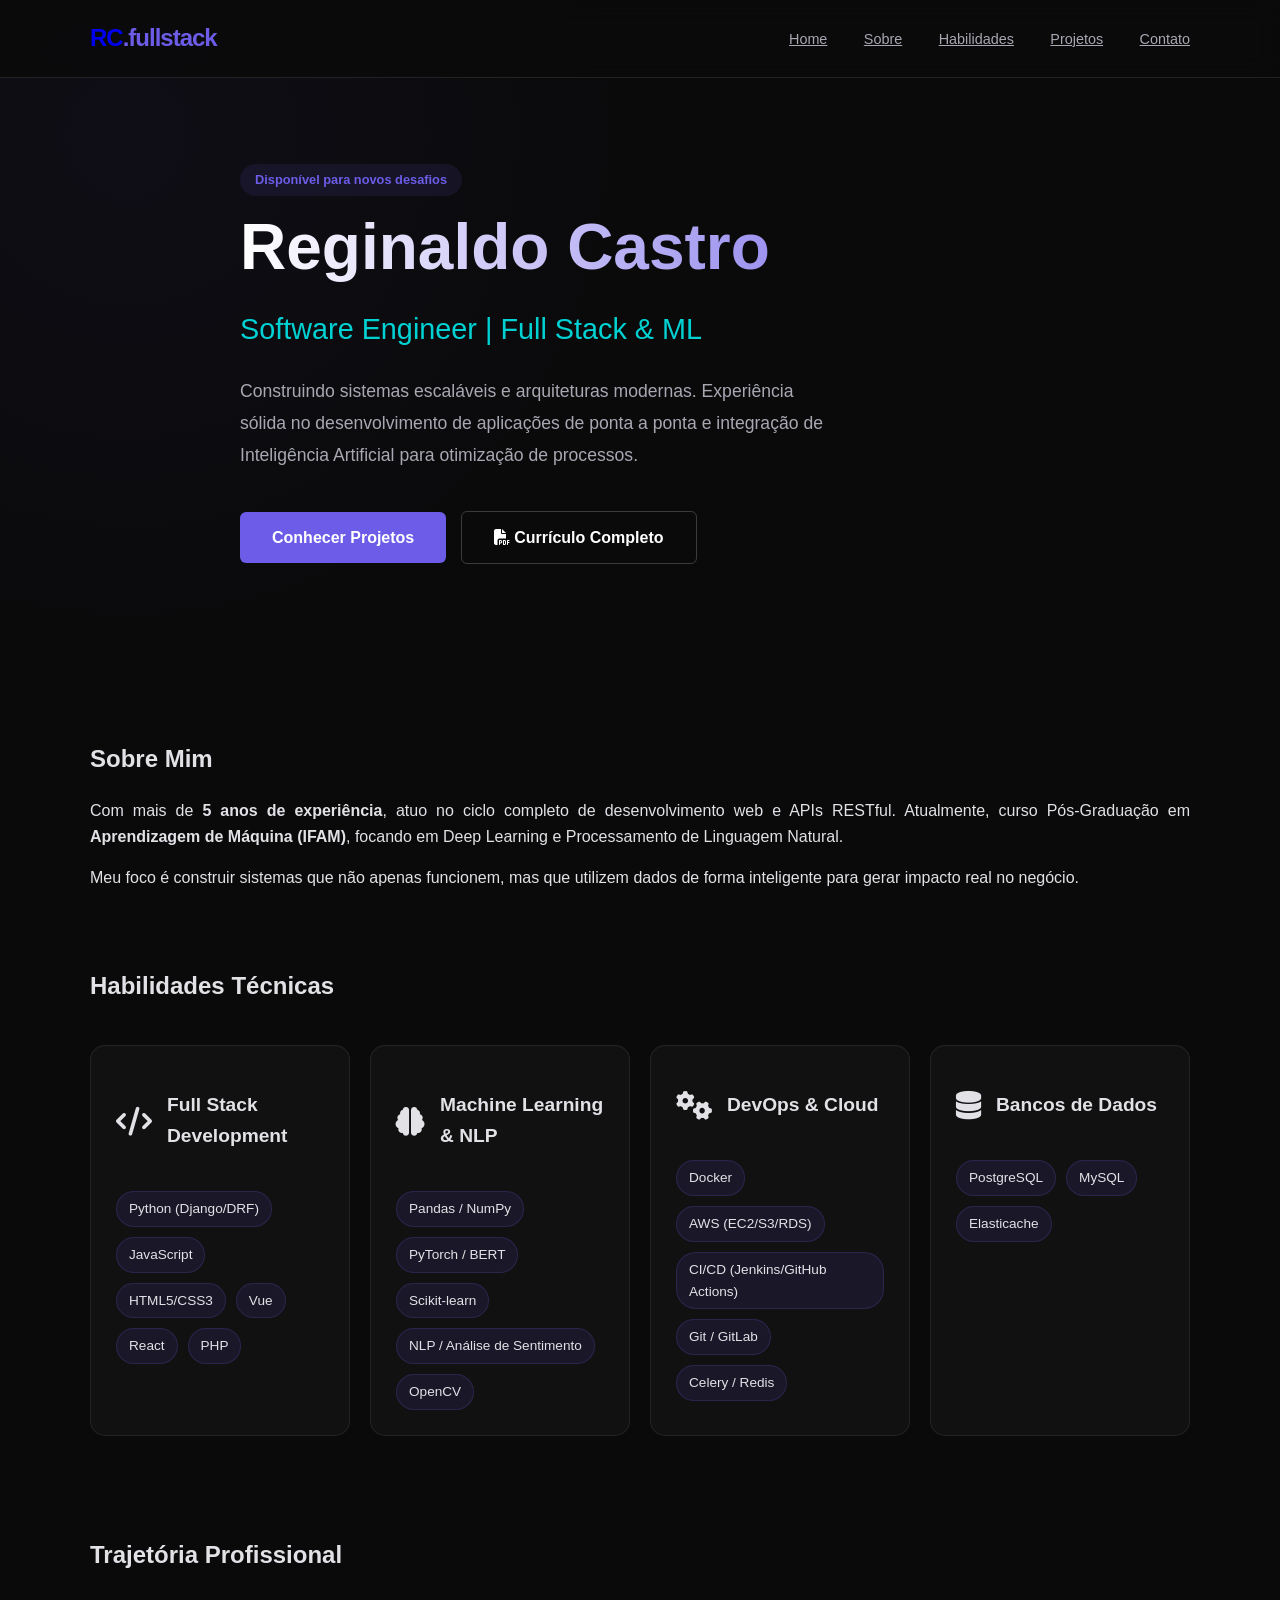
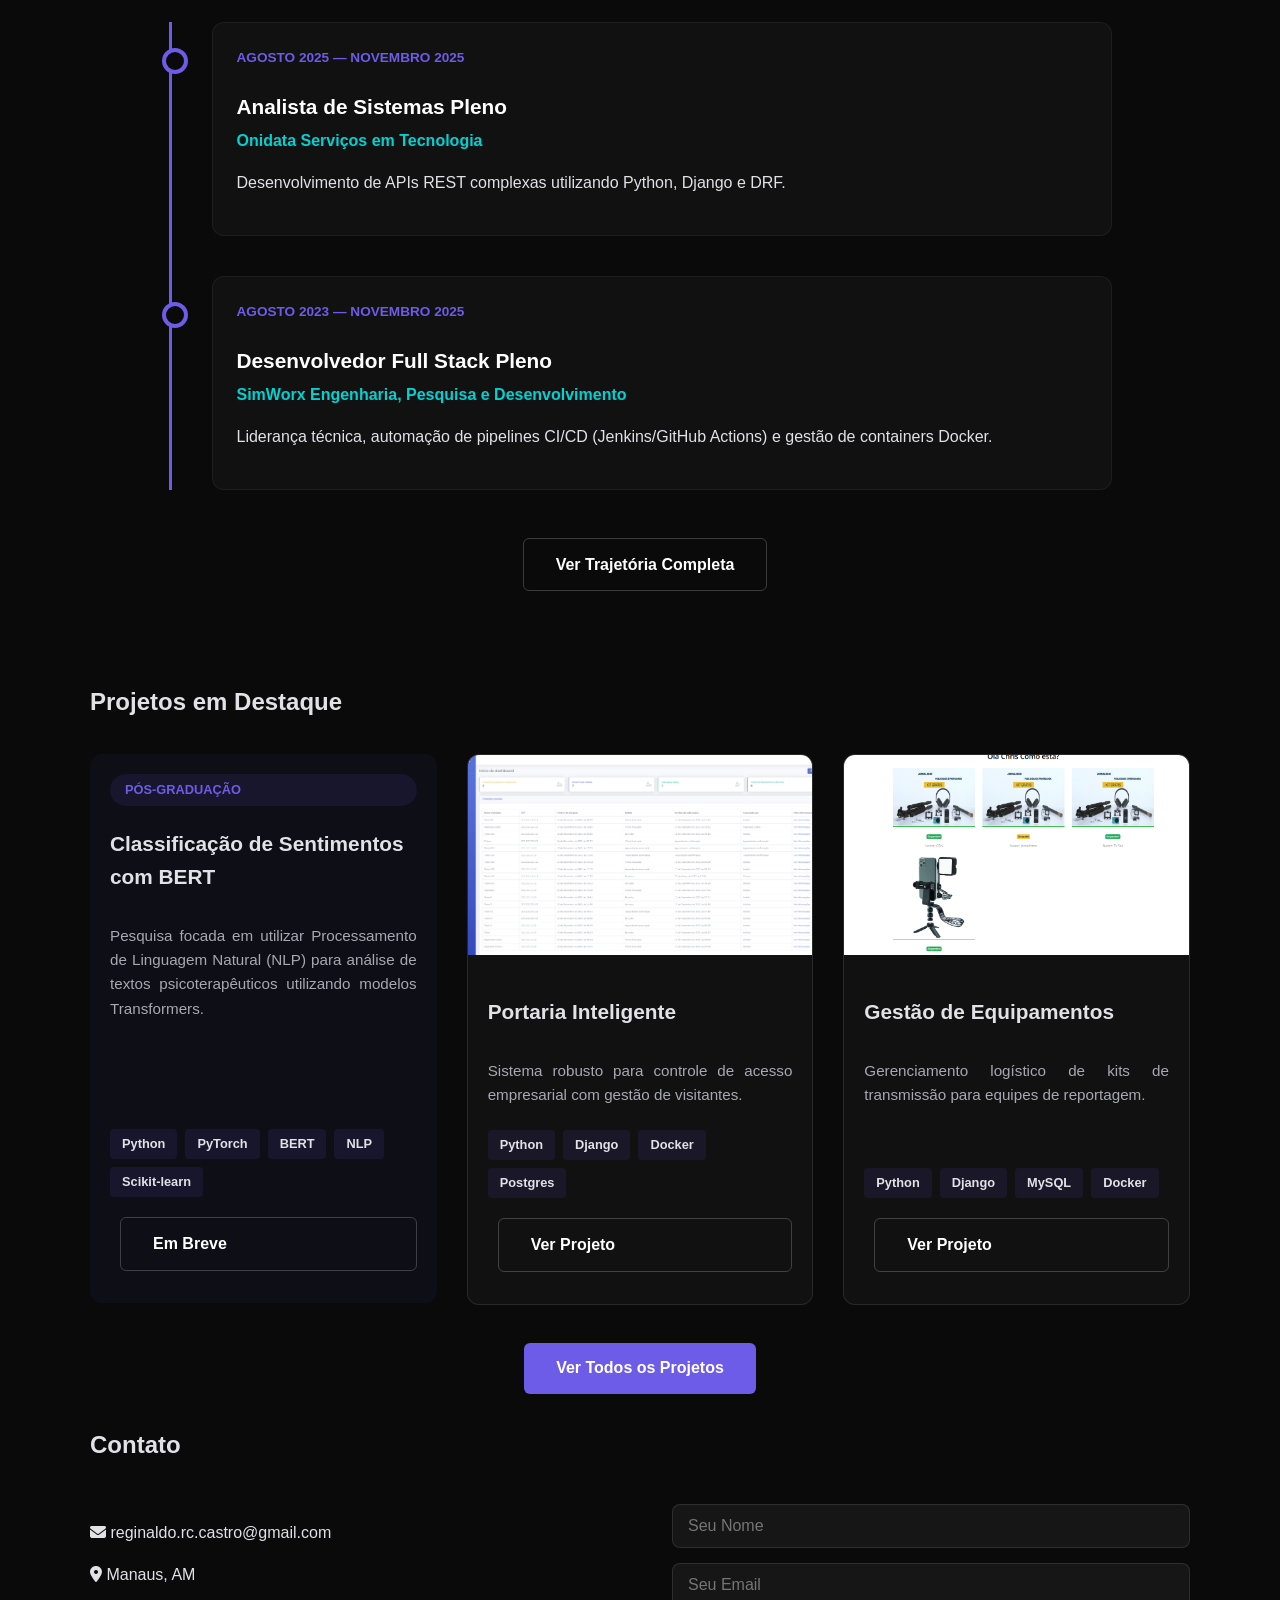
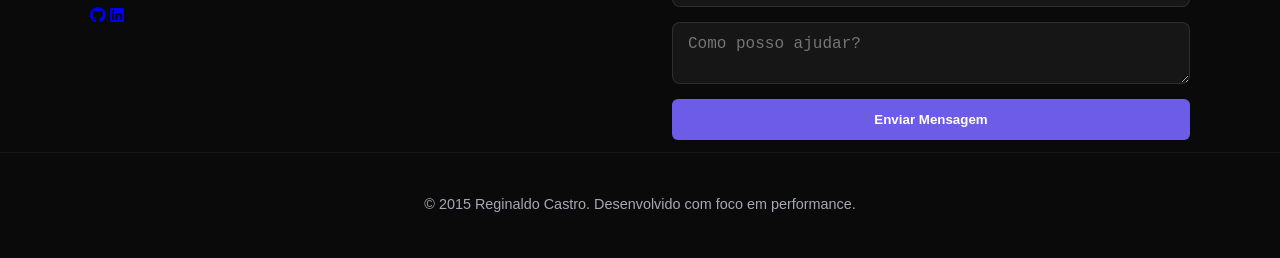
==== commit 403babab: "refactor:melhorando as rotas e stylo do botoes" ====
--- a/index.html
+++ b/index.html
@@ -17,8 +17,9 @@
 <body>
     <header>
         <nav class="container">
-            <div class="logo">RC<span>.fullstack</span></div>
-            
+            <a href="index.html" style="text-decoration: none;">
+                <div class="logo">RC<span>.fullstack</span></div>
+            </a>
             <div class="nav-links">
                 <a href="#home">Home</a>
                 <a href="#sobre">Sobre</a>
--- a/style.css
+++ b/style.css
@@ -1,673 +1,611 @@
-/* Variáveis CSS para o esquema de cores */
 :root {
-    --primary-color: #6c5ce7;    /* Roxo vibrante que combina bem com preto */
-    --secondary-color: #00cec9;  /* Turquesa que dá contraste */
-    --dark-color: #1a1a2e;       /* Preto azulado para fundos */
-    --light-color: #f0f0f0;      /* Cinza claro para texto em fundos escuros */
-    --accent-color: #fdcb6e;     /* Amarelo para destaques */
-    --text-color: #333;          /* Cinza escuro para texto principal */
-    --text-light: #f5f5f5;       /* Branco para texto em fundos escuros */
-    --bg-light: #ffffff;         /* Branco para seções claras */
-    --bg-dark: #0f0f0f;          /* Preto para seções escuras */
-    --shadow: 0 5px 15px rgba(0, 0, 0, 0.1);
-    --transition: all 0.3s ease;
-}
-
-/* Reset e estilos base */
-* {
+    --primary: #6c5ce7;
+    --dark: #0a0a0b;
+    --gray: #16161a;
+    --text: #e1e1e6;
+    --text-muted: #a8a8b3;
+    --white: #ffffff;
+}
+
+body {
+    background-color: var(--dark);
+    color: var(--text);
+    font-family: 'Inter', sans-serif;
     margin: 0;
-    padding: 0;
-    box-sizing: border-box;
-}
-
-html {
-    scroll-behavior: smooth;
-}
-
-body {
-    font-family: 'Segoe UI', Tahoma, Geneva, Verdana, sans-serif;
     line-height: 1.6;
-    color: var(--text-color);
-    background-color: var(--bg-light);
-}
-
-a {
+}
+
+.container { width: 90%; max-width: 1100px; margin: 0 auto; }
+
+/* Header*/
+header {
+    position: fixed;
+    width: 100%;
+    top: 0;
+    z-index: 1000;
+    background: rgba(10, 10, 11, 0.8);
+    backdrop-filter: blur(12px);
+    border-bottom: 1px solid rgba(255, 255, 255, 0.1);
+}
+
+nav {
+    display: flex;
+    justify-content: space-between;
+    padding: 1.2rem 0;
+    align-items: center;
+}
+
+.logo { font-weight: 700; font-size: 1.5rem; letter-spacing: -1px; }
+.logo span { color: var(--primary); }
+
+.nav-links a {
+    margin-left: 2rem;
+    color: var(--text-muted);
+    font-size: 0.9rem;
+    transition: 0.3s;
+}
+
+.nav-links a:hover { color: var(--primary); }
+
+/* Esconde o botão no desktop */
+.menu-toggle {
+    display: none;
+    cursor: pointer;
+    font-size: 1.8rem;
+    color: var(--text-light);
+}
+
+@media (max-width: 768px) {
+    .menu-toggle {
+        display: block;
+        z-index: 1001;
+    }
+
+    .nav-links {
+        position: fixed;
+        right: -100%; 
+        top: 0;
+        width: 70%; 
+        height: 100vh;
+        background: var(--bg-dark);
+        display: flex;
+        flex-direction: column;
+        align-items: center;
+        justify-content: center;
+        transition: 0.5s ease;
+        z-index: 1000;
+        box-shadow: -10px 0 20px rgba(0,0,0,0.5);
+    }
+
+    .nav-links.nav-active {
+        right: 0;
+    }
+
+    .nav-links a {
+        margin: 20px 0;
+        font-size: 1.2rem;
+    }
+}
+
+/* Hero */
+.hero {
+    min-height: 60vh;
+    display: flex;
+    align-items: center;
+    padding: 100px 0 40px 0;
+    background: radial-gradient(circle at 10% 20%, rgba(108, 92, 231, 0.05) 0%, transparent 40%);
+}
+
+.hero .container {
+    max-width: 800px;
+}
+
+.hero h1 {
+    font-size: 4rem;
+    margin: 1rem 0;
+    line-height: 1.1;
+    color: #ffffff;
+    background: linear-gradient(to right, #ffffff, var(--primary-color, #6c5ce7));
+    -webkit-background-clip: text;
+    background-clip: text;
+    -webkit-text-fill-color: transparent;
+}
+
+.hero h2 {
+    font-size: 1.8rem;
+    color: var(--secondary-color, #00d2d3);
+    font-weight: 500;
+    margin-bottom: 1.5rem;
+}
+
+.hero p {
+    font-size: 1.1rem;
+    line-height: 1.8;
+    color: var(--text-muted, #a0a0a0);
+    max-width: 600px;
+    margin-bottom: 2.5rem;
+}
+
+.badge {
+    background: rgba(108, 92, 231, 0.1);
+    color: var(--primary-color, #6c5ce7);
+    padding: 6px 15px;
+    border-radius: 20px;
+    font-size: 0.8rem;
+    font-weight: 600;
+    display: inline-block;
+}
+
+/* --- Botões --- */
+.btn {
+    padding: 0.8rem 2rem;
+    border-radius: 6px;
+    font-weight: 600;
+    transition: all 0.3s ease;
+    display: inline-block;
     text-decoration: none;
-    color: inherit;
-}
-
-.container {
-    width: 90%;
-    max-width: 1200px;
-    margin: 0 auto;
-    padding: 0 20px;
-}
-
-.section-title {
-    font-size: 2.5rem;
-    text-align: center;
-    margin-bottom: 3rem;
+    cursor: pointer;
+    margin-bottom: 12px;
+}
+
+.btn.primary { 
+    background: var(--primary-color, #6c5ce7); 
+    color: white; 
+    border: none; 
+}
+
+.btn.secondary { 
+    border: 1px solid rgba(255, 255, 255, 0.2); 
+    color: white; 
+    margin-left: 10px; 
+}
+
+.btn:hover { 
+    transform: translateY(-3px); 
+    box-shadow: 0 10px 20px rgba(0, 0, 0, 0.2);
+    opacity: 0.9; 
+}
+
+.about {
+    padding: 60px 0;
+    margin-top: 0px;
+    margin-bottom: 0px;
+}
+
+/* --- Ajustes para Mobile --- */
+@media (max-width: 768px) {
+    .hero {
+        text-align: center;
+        padding: 80px 0 40px 0;
+        min-height: auto;
+    }
+
+    .hero h1 {
+        font-size: 2.8rem;
+    }
+
+    .hero h2 {
+        font-size: 1.4rem;
+    }
+
+    .hero p {
+        margin: 0 auto 2.5rem;
+        font-size: 1rem;
+    }
+
+    .cta-buttons {
+        display: flex;
+        flex-direction: column;
+        gap: 15px;
+        align-items: center;
+    }
+
+    .btn.secondary {
+        margin-left: 0; 
+        width: 100%;
+        max-width: 280px;
+    }
+    #btn-voltar {
+        width: 15%;
+    }
+    
+    .btn.primary {
+        width: 100%;
+        max-width: 280px;
+    }
+    .badge {
+        color: var(--primary-color, #6c5ce7);
+        padding: 6px 15px;
+        border-radius: 20px;
+        font-size: 0.8rem;
+        font-weight: 600;
+        display: inline-block;
+        margin-top: 30px;
+    }
+}
+.about {
+    padding: 40px 0;
+    margin-top: 0;
+}
+
+/* Seção de Habilidades */
+.skills-grid {
+    display: grid;
+    grid-template-columns: repeat(auto-fit, minmax(250px, 1fr));
+    gap: 20px;
+    margin-top: 40px;
+}
+
+.skill-category {
+    background: rgba(255, 255, 255, 0.03);
+    padding: 25px;
+    border-radius: 15px;
+    border: 1px solid rgba(255, 255, 255, 0.08);
+    transition: var(--transition);
+}
+
+.skill-category:hover {
+    transform: translateY(-5px);
+    background: rgba(255, 255, 255, 0.06);
+    border-color: var(--primary-color);
+}
+
+.category-header {
+    display: flex;
+    align-items: center;
+    gap: 15px;
+    margin-bottom: 20px;
+}
+
+.category-header i {
+    font-size: 1.8rem;
+    color: var(--secondary-color);
+}
+
+.category-header h3 {
+    font-size: 1.2rem;
+    color: var(--text-light);
+}
+
+.skills-list {
+    display: flex;
+    flex-wrap: wrap;
+    gap: 10px;
+}
+
+/* Tags de Habilidades */
+.skill-tag {
+    background: rgba(108, 92, 231, 0.1);
+    color: var(--primary-color);
+    padding: 6px 12px;
+    border-radius: 20px;
+    font-size: 0.85rem;
+    font-weight: 500;
+    border: 1px solid rgba(108, 92, 231, 0.2);
+    transition: all 0.3s ease;
+}
+
+.skill-tag:hover {
+    background: var(--primary-color);
+    color: white;
+}
+
+/* --- Seção de Trajetória (Timeline) --- */
+.timeline {
     position: relative;
-    color: var(--dark-color);
-}
-
-.section-title::after {
+    max-width: 900px;
+    margin: 3rem auto;
+    padding-left: 40px;
+    border-left: 3px solid var(--primary-color, #6c5ce7);
+}
+
+.timeline-item {
+    position: relative;
+    margin-bottom: 2.5rem;
+    background: rgba(255, 255, 255, 0.03);
+    padding: 1.5rem;
+    border-radius: 12px;
+    border: 1px solid rgba(255, 255, 255, 0.05);
+    transition: all 0.3s ease;
+}
+
+.timeline-item:hover {
+    transform: translateX(10px);
+    background: rgba(255, 255, 255, 0.06);
+    border-color: var(--primary-color, #6c5ce7);
+}
+
+/* O ponto na linha */
+.timeline-item::before {
     content: '';
     position: absolute;
-    bottom: -10px;
-    left: 50%;
-    transform: translateX(-50%);
-    width: 80px;
-    height: 4px;
-    background: var(--primary-color);
-    border-radius: 2px;
-}
-
-.center {
-    text-align: center;
-    margin-top: 2rem;
-}
-
-/* Botões */
-.btn {
-    display: inline-block;
-    padding: 12px 30px;
-    border-radius: 30px;
+    left: calc(-40px - 11px);
+    top: 25px;
+    width: 18px;
+    height: 18px;
+    background: var(--dark, #0a0a0b);
+    border: 4px solid var(--primary-color, #6c5ce7);
+    border-radius: 50%;
+    z-index: 2;
+}
+
+.time {
+    display: block;
+    font-size: 0.85rem;
+    color: var(--primary-color, #6c5ce7);
+    font-weight: 700;
+    margin-bottom: 0.5rem;
+    text-transform: uppercase;
+}
+
+.timeline-item h3 {
+    font-size: 1.3rem;
+    color: var(--white, #ffffff);
+    margin-bottom: 5px;
+}
+
+.company {
+    display: block;
+    color: var(--secondary-color, #00d2d3);
     font-weight: 600;
-    text-transform: uppercase;
-    letter-spacing: 1px;
-    transition: var(--transition);
-    cursor: pointer;
-    border: none;
-    outline: none;
-}
-
-.btn.primary {
-    background-color: var(--primary-color);
-    color: var(--text-light);
-}
-
-.btn.primary:hover {
-    background-color: #5649c0;
-    transform: translateY(-3px);
-    box-shadow: 0 10px 20px rgba(108, 92, 231, 0.2);
-}
-
-.btn.secondary {
-    background-color: transparent;
-    color: var(--primary-color);
-    border: 2px solid var(--primary-color);
-}
-
-.btn.secondary:hover {
-    background-color: var(--primary-color);
-    color: var(--text-light);
-    transform: translateY(-3px);
-}
-
-.btn.small {
-    padding: 8px 20px;
-    font-size: 0.9rem;
-}
-
-/* Header e Navegação */
-header {
-    position: fixed;
-    top: 0;
-    left: 0;
-    width: 100%;
-    background-color: var(--bg-dark);
-    z-index: 1000;
-    box-shadow: var(--shadow);
-}
-
-nav {
-    display: flex;
-    justify-content: space-between;
-    align-items: center;
-    padding: 20px 5%;
-    max-width: 1400px;
-    margin: 0 auto;
-}
-
-.logo {
-    font-size: 2rem;
-    font-weight: 700;
-    color: var(--primary-color);
-    cursor: pointer;
-}
-
-.nav-links {
-    display: flex;
-    gap: 30px;
-}
-
-.nav-links a {
-    color: var(--text-light);
-    font-weight: 500;
-    transition: var(--transition);
-    position: relative;
-}
-
-.nav-links a:hover {
-    color: var(--primary-color);
-}
-
-.nav-links a::after {
-    content: '';
-    position: absolute;
-    width: 0;
-    height: 2px;
-    background: var(--primary-color);
-    bottom: -5px;
-    left: 0;
-    transition: var(--transition);
-}
-
-.nav-links a:hover::after {
-    width: 100%;
-}
-
-.menu-toggle {
-    display: none;
-    color: var(--text-light);
-    font-size: 1.5rem;
-    cursor: pointer;
-}
-
-/* Hero Section */
-.hero {
-    height: 100vh;
-    background-color: var(--bg-dark);
-    color: var(--text-light);
-    display: flex;
-    align-items: center;
-    text-align: center;
-    position: relative;
-    overflow: hidden;
-}
-
-.hero::before {
-    content: '';
-    position: absolute;
-    top: 0;
-    left: 0;
-    width: 100%;
-    height: 100%;
-    background: linear-gradient(45deg, rgba(108, 92, 231, 0.3), rgba(0, 206, 201, 0.3));
-    opacity: 0.8;
-}
-
-.hero .container {
-    position: relative;
-    z-index: 1;
-}
-
-.hero h1 {
-    font-size: 4rem;
-    margin-bottom: 10px;
-    animation: fadeInDown 1s ease;
-}
-
-.hero h2 {
-    font-size: 2rem;
-    margin-bottom: 20px;
-    color: var(--secondary-color);
-    animation: fadeInDown 1s ease 0.2s;
-    animation-fill-mode: both;
-}
-
-.hero p {
-    font-size: 1.2rem;
-    margin-bottom: 40px;
-    max-width: 600px;
-    margin-left: auto;
-    margin-right: auto;
-    animation: fadeInUp 1s ease 0.4s;
-    animation-fill-mode: both;
-}
-
-.cta-buttons {
-    display: flex;
-    justify-content: center;
-    gap: 20px;
-    animation: fadeInUp 1s ease 0.6s;
-    animation-fill-mode: both;
-}
-
-/* About Section */
-.about {
-    padding: 100px 0;
-    background-color: var(--bg-light);
-}
-
-.about-content {
-    display: flex;
-    align-items: center;
-    gap: 50px;
-}
-
-.about-image {
-    flex: 1;
-    border-radius: 10px;
-    overflow: hidden;
-    box-shadow: var(--shadow);
-    position: relative;
-}
-
-/* Estilo para a imagem de perfil */
-.profile-image {
-    width: 100%;
-    height: auto;
-    display: block;
-    border-radius: 10px;
-    transition: var(--transition);
-}
-
-/* Efeito hover na imagem */
-.about-image:hover .profile-image {
-    transform: scale(1.03);
-}
-
-/* Overlay gradiente na imagem */
-.about-image::after {
-    content: '';
-    position: absolute;
-    top: 0;
-    left: 0;
-    width: 100%;
-    height: 100%;
-    background: linear-gradient(45deg, rgba(108, 92, 231, 0.2), rgba(0, 206, 201, 0.2));
-    border-radius: 10px;
-    pointer-events: none;
-}
-
-.about-text {
-    flex: 1;
-}
-
-.about-text p {
-    margin-bottom: 15px;
-    font-size: 1.1rem;
-}
-
-/* Skills Section */
-.skills {
-    padding: 100px 0;
-    background-color: var(--bg-dark);
-    color: var(--text-light);
-}
-
-.skills .section-title {
-    color: var(--text-light);
-}
-
-.skills-container {
-    display: grid;
-    grid-template-columns: repeat(auto-fit, minmax(150px, 1fr));
-    gap: 30px;
-    margin-top: 50px;
-}
-
-.skill-card {
-    background: rgba(255, 255, 255, 0.05);
-    border-radius: 10px;
-    padding: 30px;
-    text-align: center;
-    transition: var(--transition);
-    cursor: pointer;
-}
-
-.skill-card:hover {
-    transform: translateY(-10px);
-    background: rgba(255, 255, 255, 0.1);
-}
-
-.skill-card i {
-    font-size: 3rem;
-    margin-bottom: 15px;
-    color: var(--primary-color);
-}
-
-.skill-card h3 {
-    font-size: 1.2rem;
-    font-weight: 500;
-}
-
-/* Projects Section */
-.projects {
-    padding: 100px 0;
-    background-color: var(--bg-light);
-}
-
+    margin-bottom: 1rem;
+}
+
+.experience {
+    padding-top: 80px;
+    padding-bottom: 60px;
+}
+/* Ajustes para Mobile da Trajetória */
+@media (max-width: 768px) {
+    .timeline {
+        margin-left: 20px;
+        padding-left: 25px;
+    }
+
+    .timeline-item {
+        padding: 1.2rem;
+    }
+
+    .timeline-item::before {
+        left: calc(-25px - 10px); 
+        width: 14px;
+        height: 14px;
+    }
+
+    .timeline-item:hover {
+        transform: none;
+    }
+
+    .experience {
+        padding-top: 50px;
+        padding-bottom: 40px;
+    }
+}
+
+/* Projetos */
 .projects-grid {
     display: grid;
     grid-template-columns: repeat(auto-fit, minmax(300px, 1fr));
     gap: 30px;
-    margin-bottom: 30px;
+    margin-top: 2rem;
 }
 
 .project-card {
-    background: #fff;
-    border-radius: 10px;
-    overflow: hidden;
-    box-shadow: var(--shadow);
-    transition: var(--transition);
+    background: rgba(255, 255, 255, 0.03);
+    border-radius: 12px;
+    overflow: hidden; 
+    display: flex;
+    flex-direction: column;
+    height: 100%;
+    border: 1px solid rgba(255, 255, 255, 0.1);
+    transition: transform 0.3s ease;
 }
 
 .project-card:hover {
-    transform: translateY(-10px);
-    box-shadow: 0 15px 30px rgba(0, 0, 0, 0.15);
-}
-
-.project-image {
-    height: 200px;
-    overflow: hidden;
-    position: relative;
-}
-
-/* Estilo para imagens de projetos */
+    transform: translateY(-5px);
+    border-color: var(--primary-color);
+}
+
+.project-info {
+    padding: 20px;
+    display: flex;
+    flex-direction: column;
+    flex-grow: 1;
+}
+
+.project-info h3 {
+    margin-bottom: 15px; 
+    font-size: 1.3rem;
+    color: var(--text-light);
+}
+
+.project-info p {
+    margin-bottom: 20px;
+    font-size: 0.95rem;
+    line-height: 1.5;
+    color: var(--text-muted);
+    flex-grow: 1;
+}
+
+.project-tags {
+    display: flex;
+    flex-wrap: wrap; 
+    gap: 8px; 
+    margin-bottom: 20px;
+}
+
+.project-tags span {
+    background: rgba(108, 92, 231, 0.1);
+    color: var(--primary-color);
+    padding: 5px 12px;
+    border-radius: 4px;
+    font-size: 0.8rem;
+    font-weight: 600;
+}
+
 .project-image img {
     width: 100%;
-    height: 100%;
+    height: 200px;
     object-fit: cover;
-    transition: var(--transition);
-}
-
-/* Efeito hover nas imagens de projetos */
-.project-card:hover .project-image img {
-    transform: scale(1.05);
-}
-
-/* Overlay gradiente nas imagens de projetos */
-.project-image::after {
-    content: '';
-    position: absolute;
-    top: 0;
-    left: 0;
-    width: 100%;
-    height: 100%;
-    background: linear-gradient(45deg, rgba(108, 92, 231, 0.3), rgba(0, 206, 201, 0.3));
-    opacity: 0.7;
-    pointer-events: none;
-}
-
-.project-info {
-    padding: 20px;
-}
-
-.project-info h3 {
-    font-size: 1.3rem;
+    display: block; 
+}
+
+/* .badge {
+    background: var(--primary-color);
+    color: white;
+    padding: 4px 10px;
+    border-radius: 4px;
+    font-size: 0.7rem;
+    font-weight: bold;
+    display: inline-block;
     margin-bottom: 10px;
-    color: var(--dark-color);
-}
-
-.project-info p {
-    margin-bottom: 15px;
-    color: var(--text-color);
-}
-
-.project-tags {
-    display: flex;
-    flex-wrap: wrap;
-    gap: 10px;
-    margin-bottom: 15px;
-}
-
-.project-tags span {
-    background-color: rgba(108, 92, 231, 0.1);
-    color: var(--primary-color);
-    padding: 5px 10px;
-    border-radius: 20px;
-    font-size: 0.8rem;
-    font-weight: 500;
-}
-
-/* Contact Section */
-.contact {
-    padding: 100px 0;
-    background-color: var(--bg-dark);
-    color: var(--text-light);
-}
-
-.contact .section-title {
-    color: var(--text-light);
-}
-
-.contact-container {
+    letter-spacing: 1px;
+} */
+
+.project-card.highlight {
+    border: 2px solid var(--primary-color);
+    background: rgba(108, 92, 231, 0.05);
+}
+
+/* Formulario */
+.contact-wrapper {
     display: grid;
     grid-template-columns: 1fr 1fr;
-    gap: 50px;
-}
-
-.contact-form form {
+    gap: 4rem;
+    margin-top: 40px;
+}
+
+.contact-form {
     display: flex;
     flex-direction: column;
-    gap: 20px;
-}
-
-.form-group {
-    display: flex;
-    flex-direction: column;
-    gap: 5px;
-}
-
-.form-group label {
-    font-weight: 500;
-}
-
-.form-group input,
-.form-group textarea {
-    padding: 12px;
-    border-radius: 5px;
-    border: none;
-    background-color: rgba(255, 255, 255, 0.1);
-    color: var(--text-light);
-    font-family: inherit;
-    resize: none;
-}
-
-.form-group input:focus,
-.form-group textarea:focus {
-    outline: 2px solid var(--primary-color);
-}
-
-.contact-info {
-    display: flex;
-    flex-direction: column;
-    gap: 30px;
-}
-
-.info-item {
-    display: flex;
-    align-items: center;
     gap: 15px;
-}
-
-.info-item i {
-    font-size: 1.5rem;
-    color: var(--primary-color);
-}
-
-.social-links {
-    display: flex;
-    gap: 20px;
-    margin-top: 20px;
-}
-
-.social-links a {
-    width: 50px;
-    height: 50px;
-    background-color: rgba(255, 255, 255, 0.1);
-    border-radius: 50%;
-    display: flex;
-    justify-content: center;
-    align-items: center;
-    transition: var(--transition);
-}
-
-.social-links a i {
-    font-size: 1.5rem;
-    color: var(--text-light);
-    transition: var(--transition);
-}
-
-.social-links a:hover {
-    background-color: var(--primary-color);
-    transform: translateY(-5px);
-}
-
-/* Footer */
-footer {
-    background-color: var(--bg-dark);
-    color: var(--text-light);
-    padding: 30px 0;
-    border-top: 1px solid rgba(255, 255, 255, 0.1);
-}
-
-.footer-content {
-    display: flex;
-    justify-content: space-between;
-    align-items: center;
-}
-
-.footer-logo {
-    font-size: 1.5rem;
-    font-weight: 700;
-    color: var(--primary-color);
-}
-
-.footer-links {
-    display: flex;
-    gap: 20px;
-}
-
-.footer-links a {
-    color: var(--text-light);
-    transition: var(--transition);
-}
-
-.footer-links a:hover {
-    color: var(--primary-color);
-}
-
-/* Animações */
-@keyframes fadeInDown {
-    from {
-        opacity: 0;
-        transform: translateY(-20px);
-    }
-    to {
-        opacity: 1;
-        transform: translateY(0);
-    }
-}
-
-@keyframes fadeInUp {
-    from {
-        opacity: 0;
-        transform: translateY(20px);
-    }
-    to {
-        opacity: 1;
-        transform: translateY(0);
-    }
-}
-
-/* Estilo para o botão "voltar ao topo" */
-.back-to-top {
+    width: 100%;
+    box-sizing: border-box;
+}
+
+.contact-form input, .contact-form textarea {
+    width: 100%;
+    padding: 12px 15px;
+    border-radius: 8px;
+    background: rgba(255, 255, 255, 0.05);
+    border: 1px solid rgba(255, 255, 255, 0.1);
+    color: white;
+    font-size: 1rem;
+    box-sizing: border-box;
+}
+
+@media (max-width: 768px) {
+    .contact-wrapper {
+        grid-template-columns: 1fr;
+        gap: 30px;
+    }
+
+    .contact-form {
+        padding: 0;
+    }
+
+    .contact-info {
+        text-align: center;
+        margin-bottom: 20px;
+    }
+
+    .social {
+        justify-content: center;
+    }
+}
+
+.toast {
     position: fixed;
-    bottom: 20px;
-    right: 20px;
-    width: 50px;
-    height: 50px;
-    border-radius: 50%;
+    bottom: 30px;
+    right: 30px;
     background-color: var(--primary-color);
     color: white;
-    border: none;
-    cursor: pointer;
-    display: flex;
-    justify-content: center;
+    padding: 15px 25px;
+    border-radius: 8px;
+    box-shadow: 0 10px 30px rgba(0,0,0,0.3);
+    display: flex;
     align-items: center;
+    gap: 10px;
+    transform: translateY(100px);
     opacity: 0;
-    visibility: hidden;
-    transition: all 0.3s ease;
-    z-index: 999;
-}
-
-.back-to-top:hover {
-    background-color: #5649c0;
-    transform: translateY(-3px);
-}
-
-/* Media Queries */
-@media (max-width: 992px) {
-    .about-content {
-        flex-direction: column;
-    }
-    
-    .contact-container {
-        grid-template-columns: 1fr;
-    }
-    
-    .footer-content {
-        flex-direction: column;
-        gap: 20px;
-        text-align: center;
-    }
+    transition: all 0.4s cubic-bezier(0.175, 0.885, 0.32, 1.275);
+    z-index: 9999;
+}
+
+.toast.show {
+    transform: translateY(0);
+    opacity: 1;
+}
+
+.toast i {
+    font-size: 1.2rem;
 }
 
 @media (max-width: 768px) {
-    .nav-links {
-        display: none;
-    }
-    
     .menu-toggle {
         display: block;
-    }
-    
-    .hero h1 {
-        font-size: 3rem;
-    }
-    
-    .hero h2 {
-        font-size: 1.5rem;
-    }
-    
-    .cta-buttons {
+        z-index: 1001;
+        cursor: pointer;
+    }
+
+    /* Configuração do Menu Lateral */
+    .nav-links {
+        position: fixed;
+        top: 0;
+        right: -100%;
+        height: 100vh;
+        width: 70%;
+        background-color: var(--bg-dark);
+        display: flex;
         flex-direction: column;
         align-items: center;
-    }
-    
-    .profile-image {
-        max-height: 300px;
-        object-fit: cover;
-        object-position: center;
-    }
-}
-
-/* Menu mobile (JS irá adicionar a classe active) */
-.nav-active {
-    position: fixed;
-    top: 70px;
-    left: 0;
-    width: 100%;
+        justify-content: center;
+        transition: right 0.5s ease;
+        z-index: 1000;
+        box-shadow: -10px 0 30px rgba(0, 0, 0, 0.5);
+    }
+
+    .nav-links.nav-active {
+        right: 0;
+    }
+
+    .nav-links a {
+        margin: 1.5rem 0;
+        font-size: 1.2rem;
+        display: block;
+    }
+}
+
+footer {
+    padding: 40px 20px;
     background-color: var(--bg-dark);
-    padding: 20px;
+    border-top: 1px solid rgba(255, 255, 255, 0.05);
+    text-align: center;
     display: flex;
     flex-direction: column;
-    gap: 20px;
-    box-shadow: var(--shadow);
-    animation: slideDown 0.3s ease;
-}
-
-@keyframes slideDown {
-    from {
-        opacity: 0;
-        transform: translateY(-10px);
-    }
-    to {
-        opacity: 1;
-        transform: translateY(0);
+    align-items: center;
+    gap: 10px;
+}
+
+footer p {
+    color: var(--text-muted);
+    font-size: 0.9rem;
+    margin: 0;
+}
+
+footer .highlight-text {
+    color: var(--secondary-color);
+    font-weight: 500;
+}
+
+.about p, .project-info p, .experience p {
+    text-align: justify;
+    hyphens: auto;
+    line-height: 1.6;
+}
+
+@media (max-width: 768px) {
+    .about p, .project-info p, .experience p {
+        text-align: left;
     }
 }
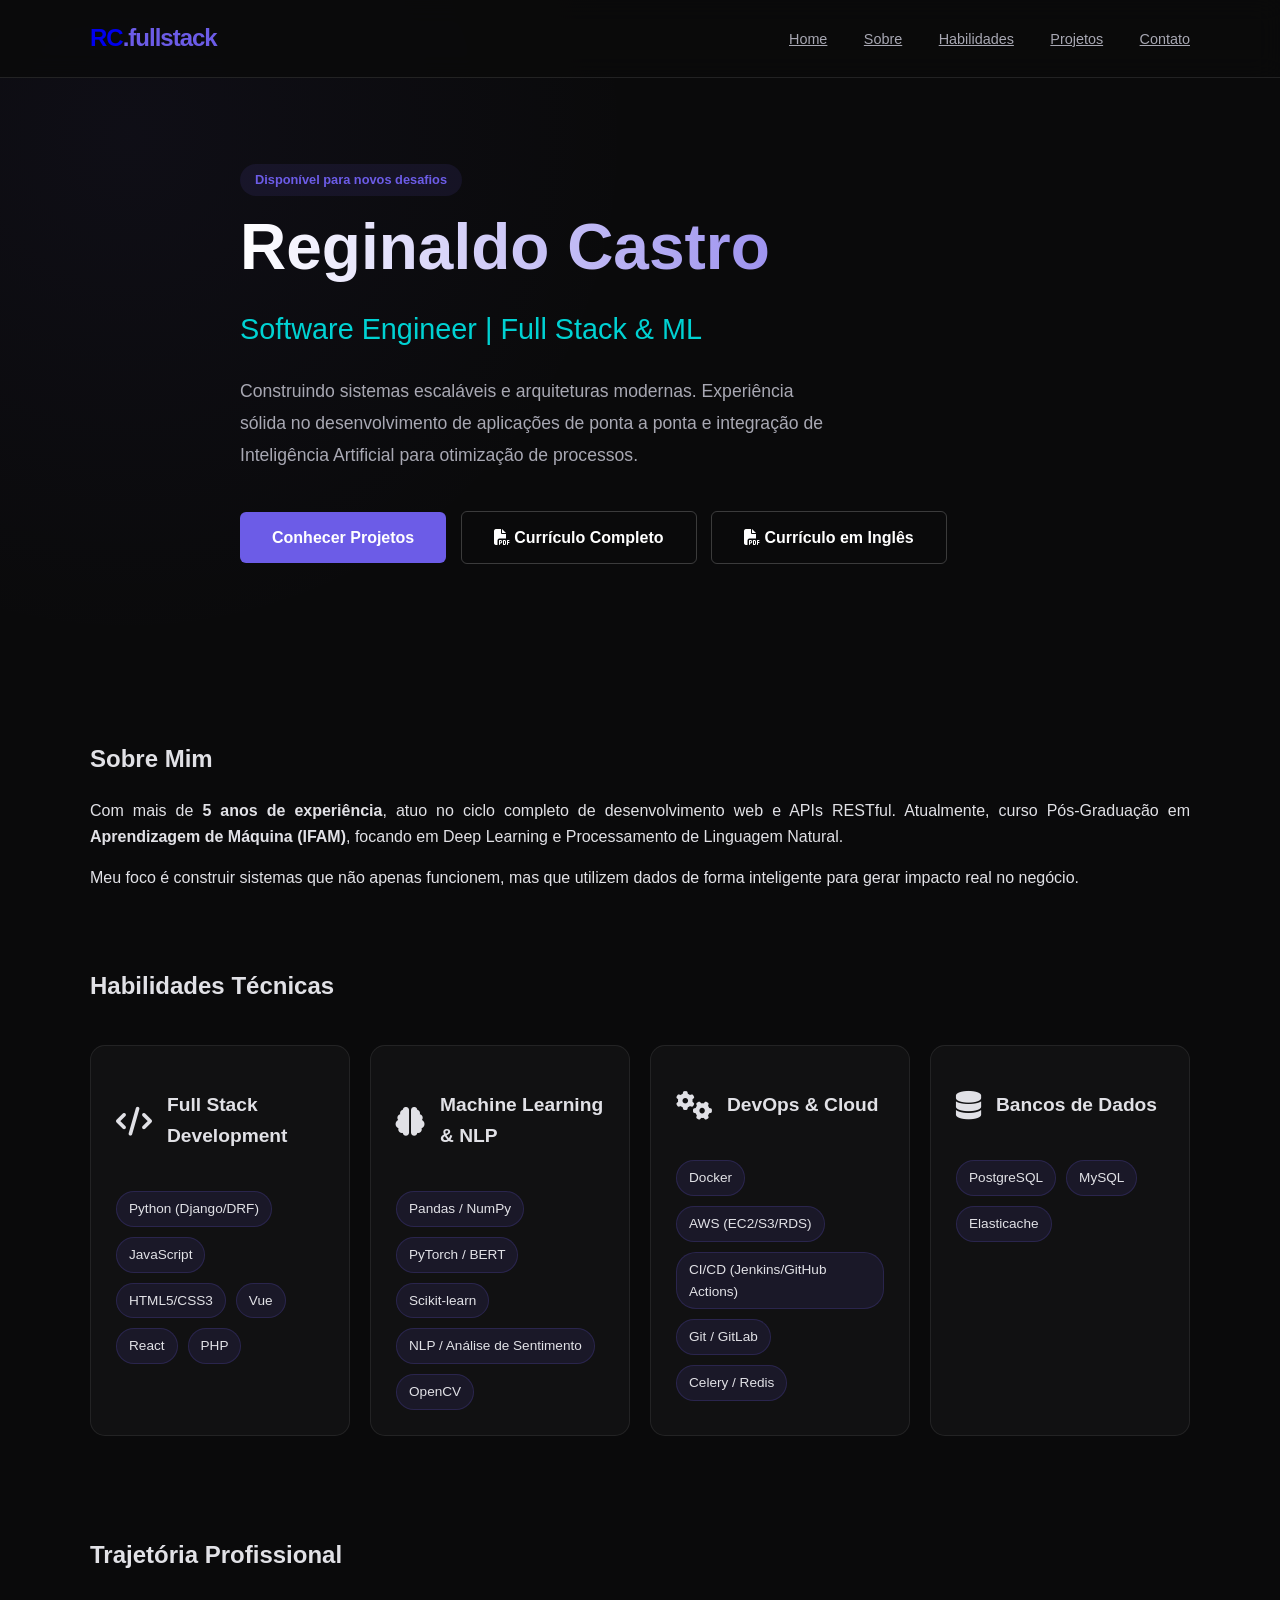
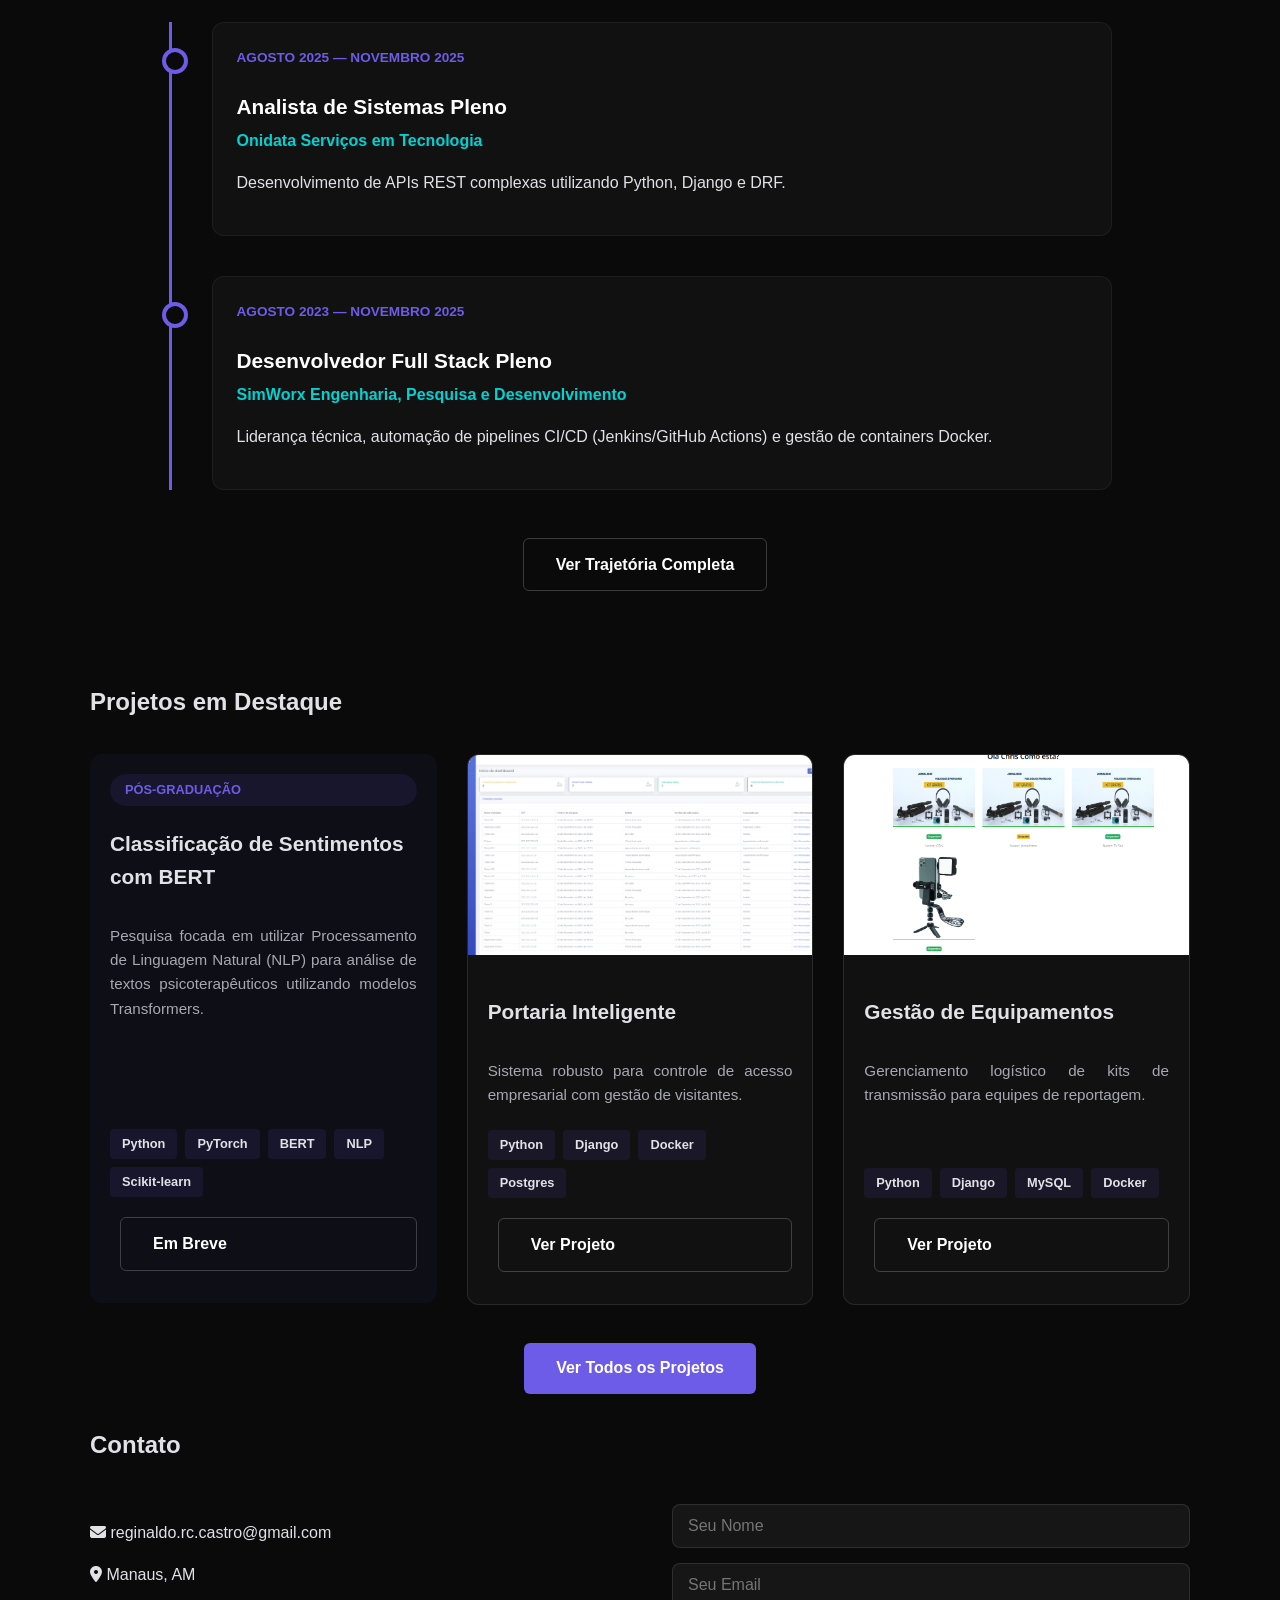
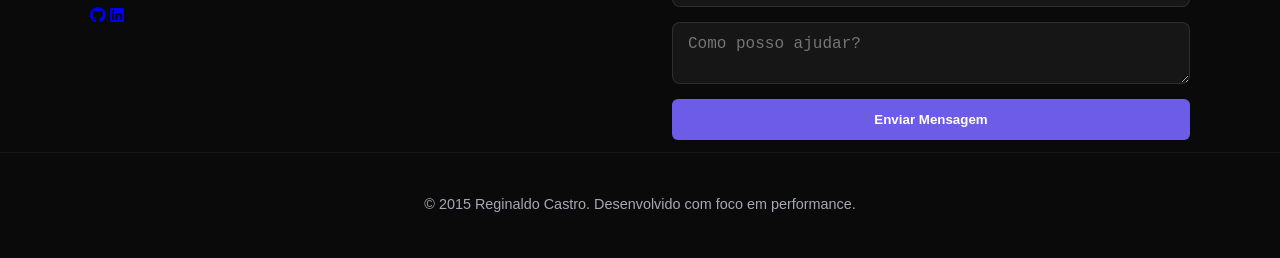
==== commit b357678e: "feat:adiciona a versao em ingles do cv" ====
--- a/index.html
+++ b/index.html
@@ -48,6 +48,9 @@
                 <a href="docs/Currículo.pdf" class="btn secondary" download>
                     <i class="fas fa-file-pdf"></i> Currículo Completo
                 </a>
+                <a href="docs/Curriculo-ingles.pdf" class="btn secondary" download>
+                    <i class="fas fa-file-pdf"></i> Currículo em Inglês
+                </a>
             </div>
         </div>
     </section>
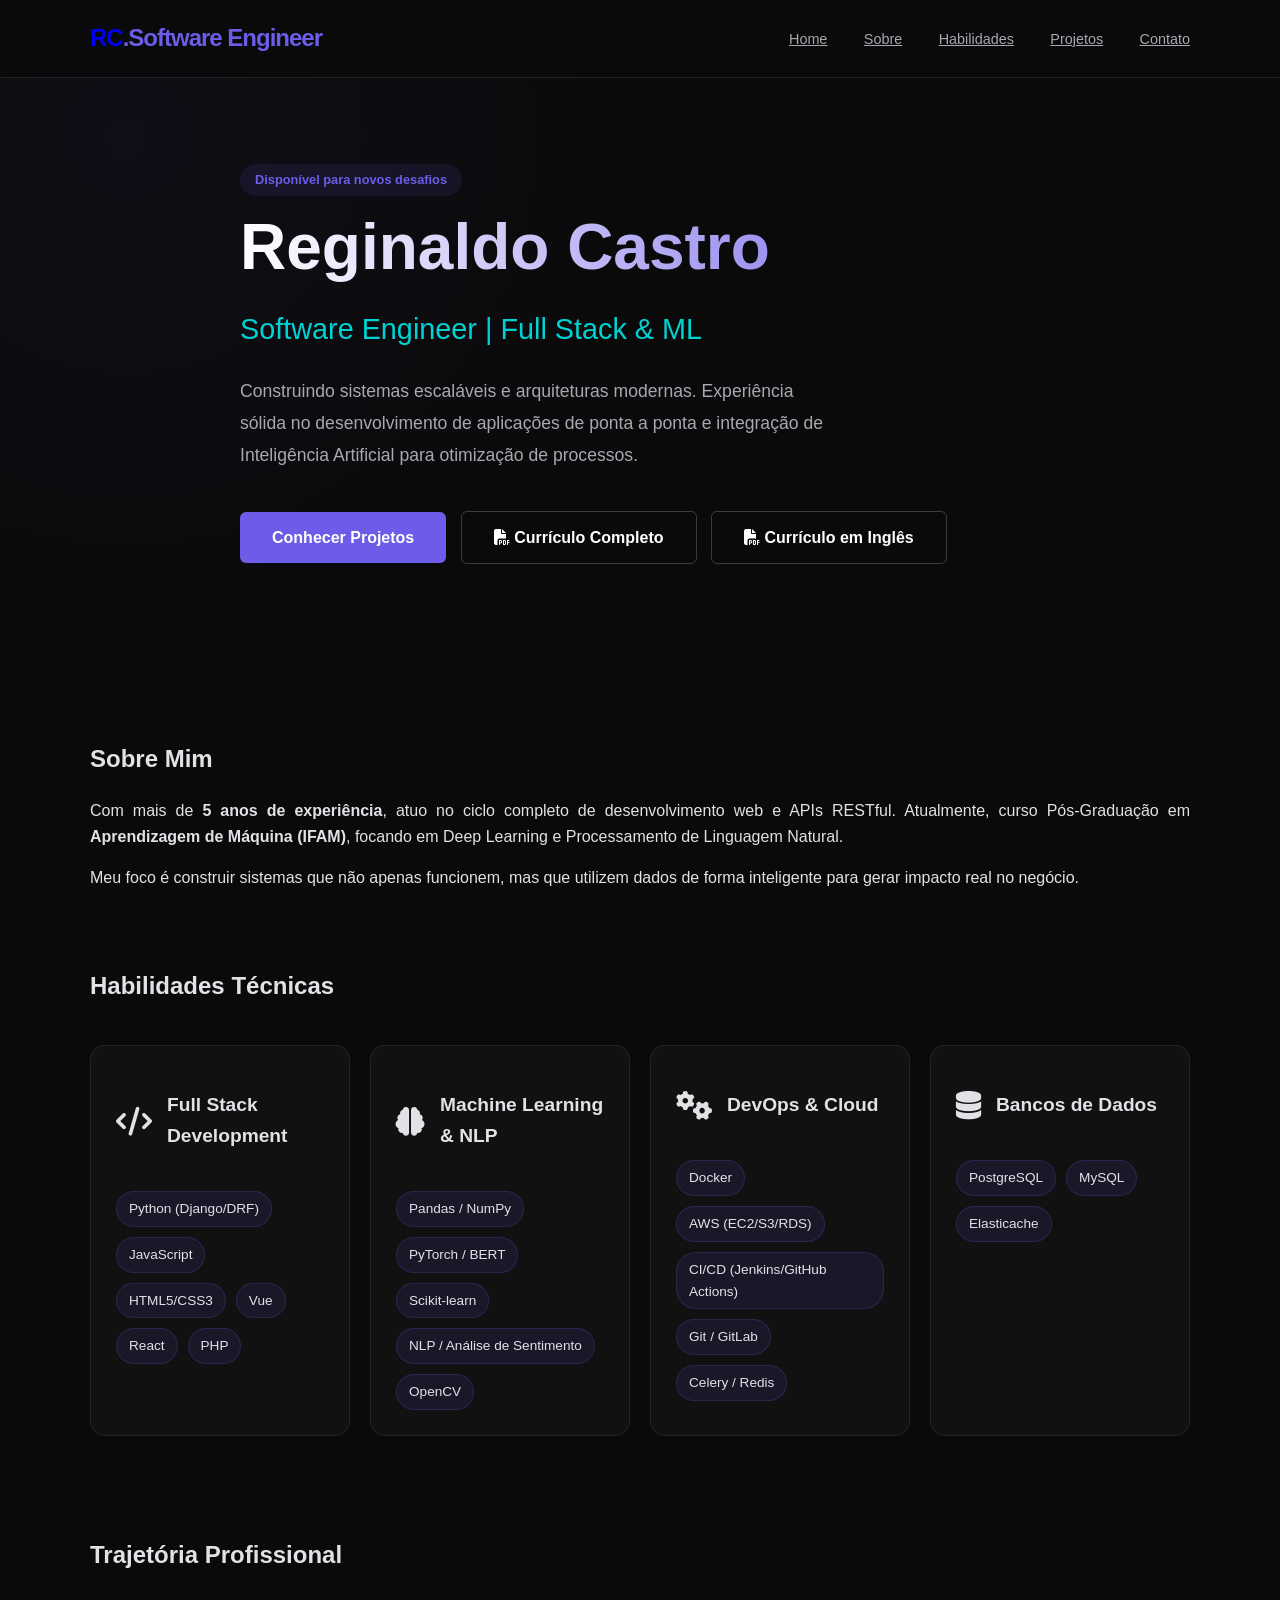
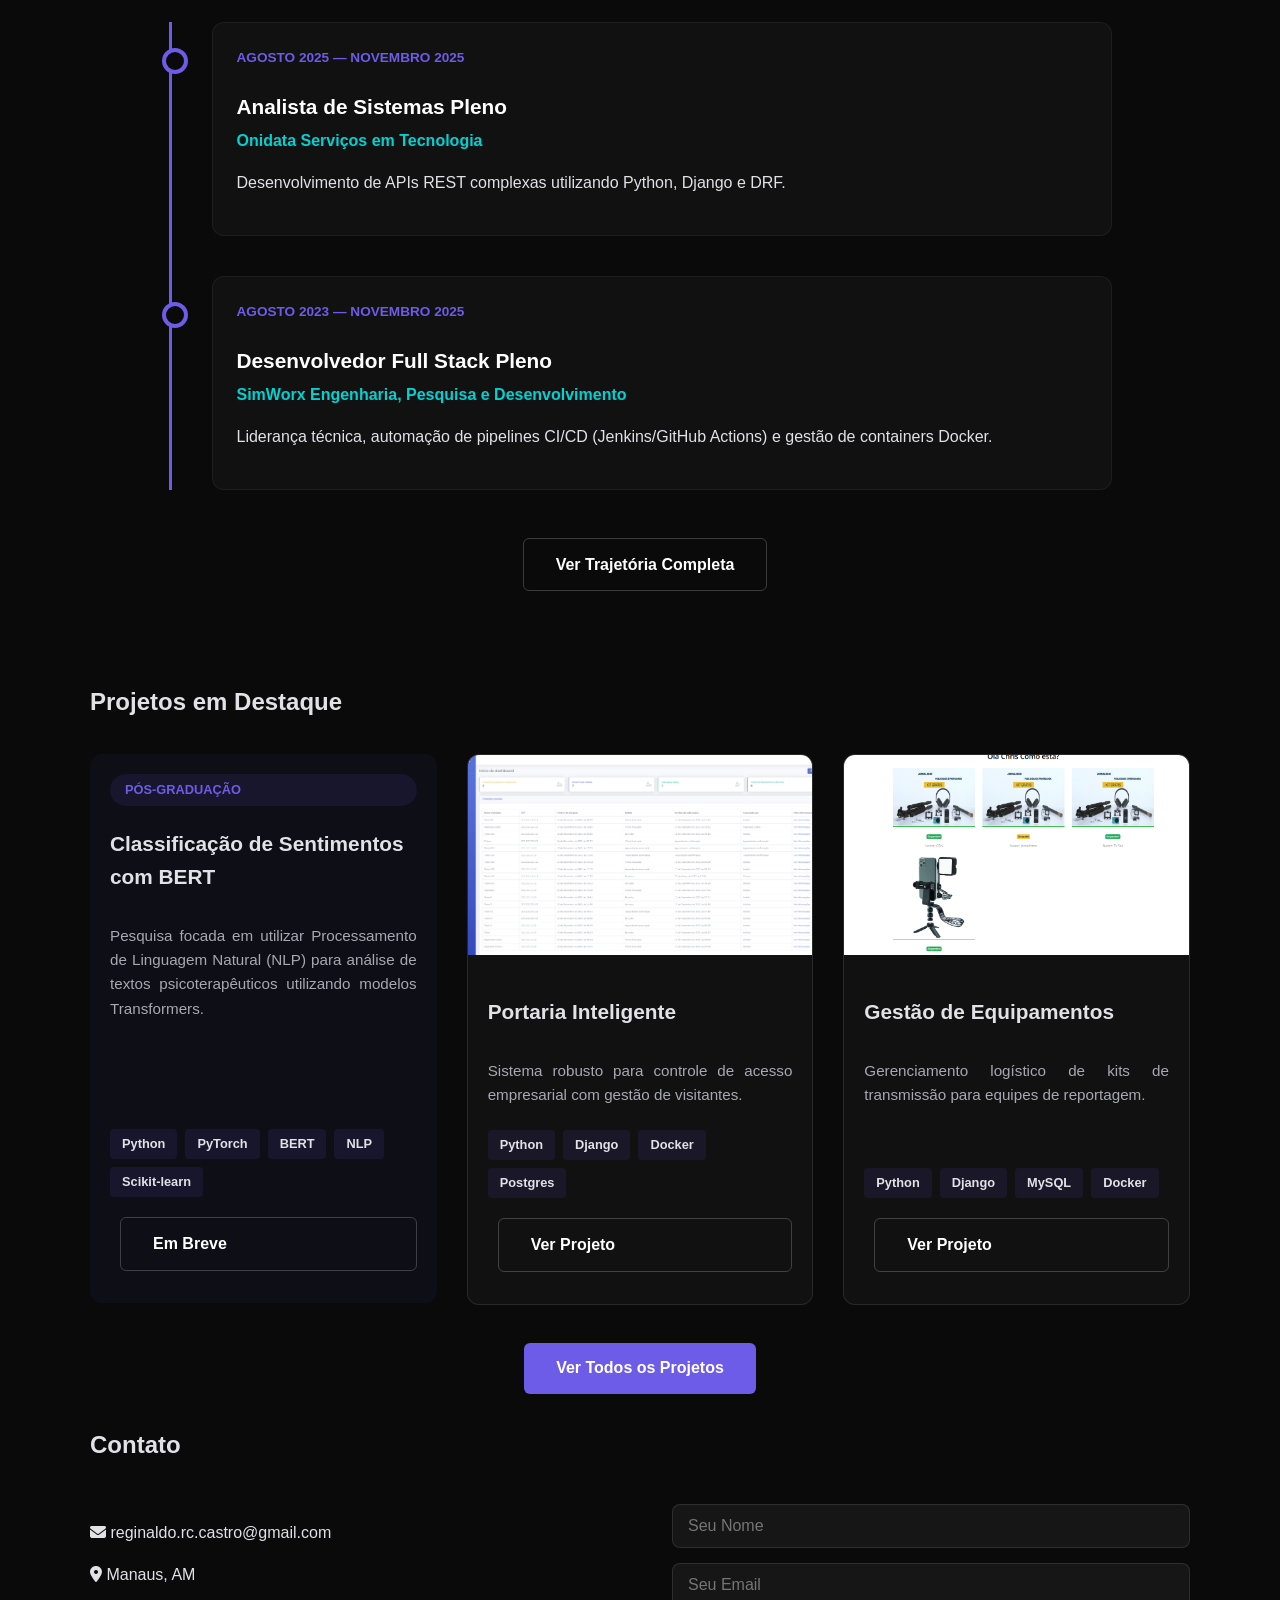
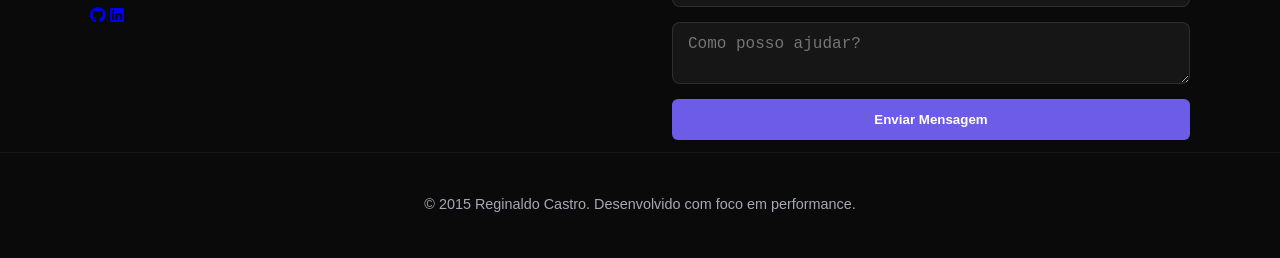
==== commit dc5f9e38: "fix:correção no nome do navbar" ====
--- a/index.html
+++ b/index.html
@@ -18,7 +18,7 @@
     <header>
         <nav class="container">
             <a href="index.html" style="text-decoration: none;">
-                <div class="logo">RC<span>.fullstack</span></div>
+                <div class="logo">RC<span>.Software Engineer</span></div>
             </a>
             <div class="nav-links">
                 <a href="#home">Home</a>
@@ -217,8 +217,8 @@
                     <p><i class="fas fa-envelope"></i> reginaldo.rc.castro@gmail.com</p>
                     <p><i class="fas fa-map-marker-alt"></i> Manaus, AM</p>
                     <div class="social">
-                        <a href="https://github.com/reginaldo-castro"><i class="fab fa-github"></i></a>
-                        <a href="https://www.linkedin.com/in/reginaldo-rc-castro/"><i class="fab fa-linkedin"></i></a>
+                        <a href="https://github.com/reginaldo-castro" target="_blank" rel="noopener noreferrer"><i class="fab fa-github"></i></a>
+                        <a href="https://www.linkedin.com/in/reginaldo-rc-castro/" target="_blank" rel="noopener noreferrer"><i class="fab fa-linkedin"></i></a>
                     </div>
                 </div>
                 <form action="https://formspree.io/f/xykdyppr" method="POST" class="contact-form" id="contact-form">
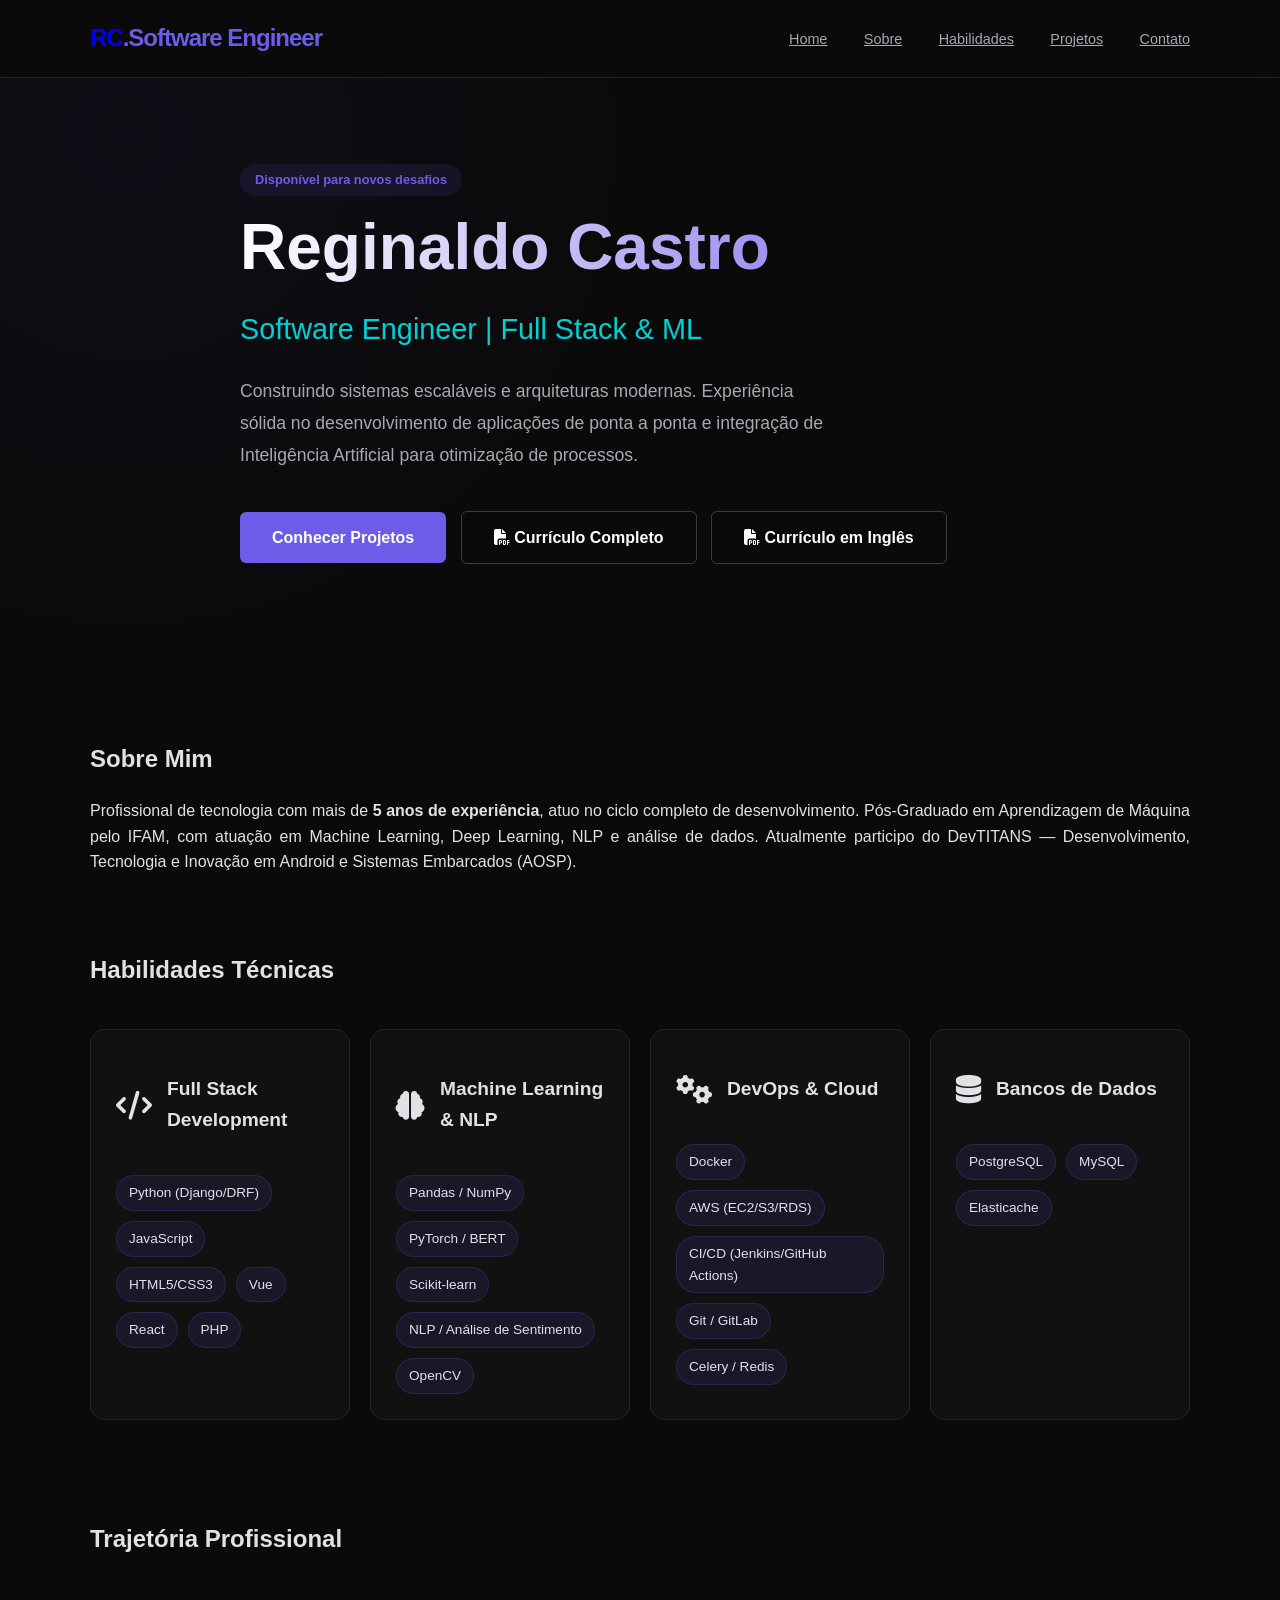
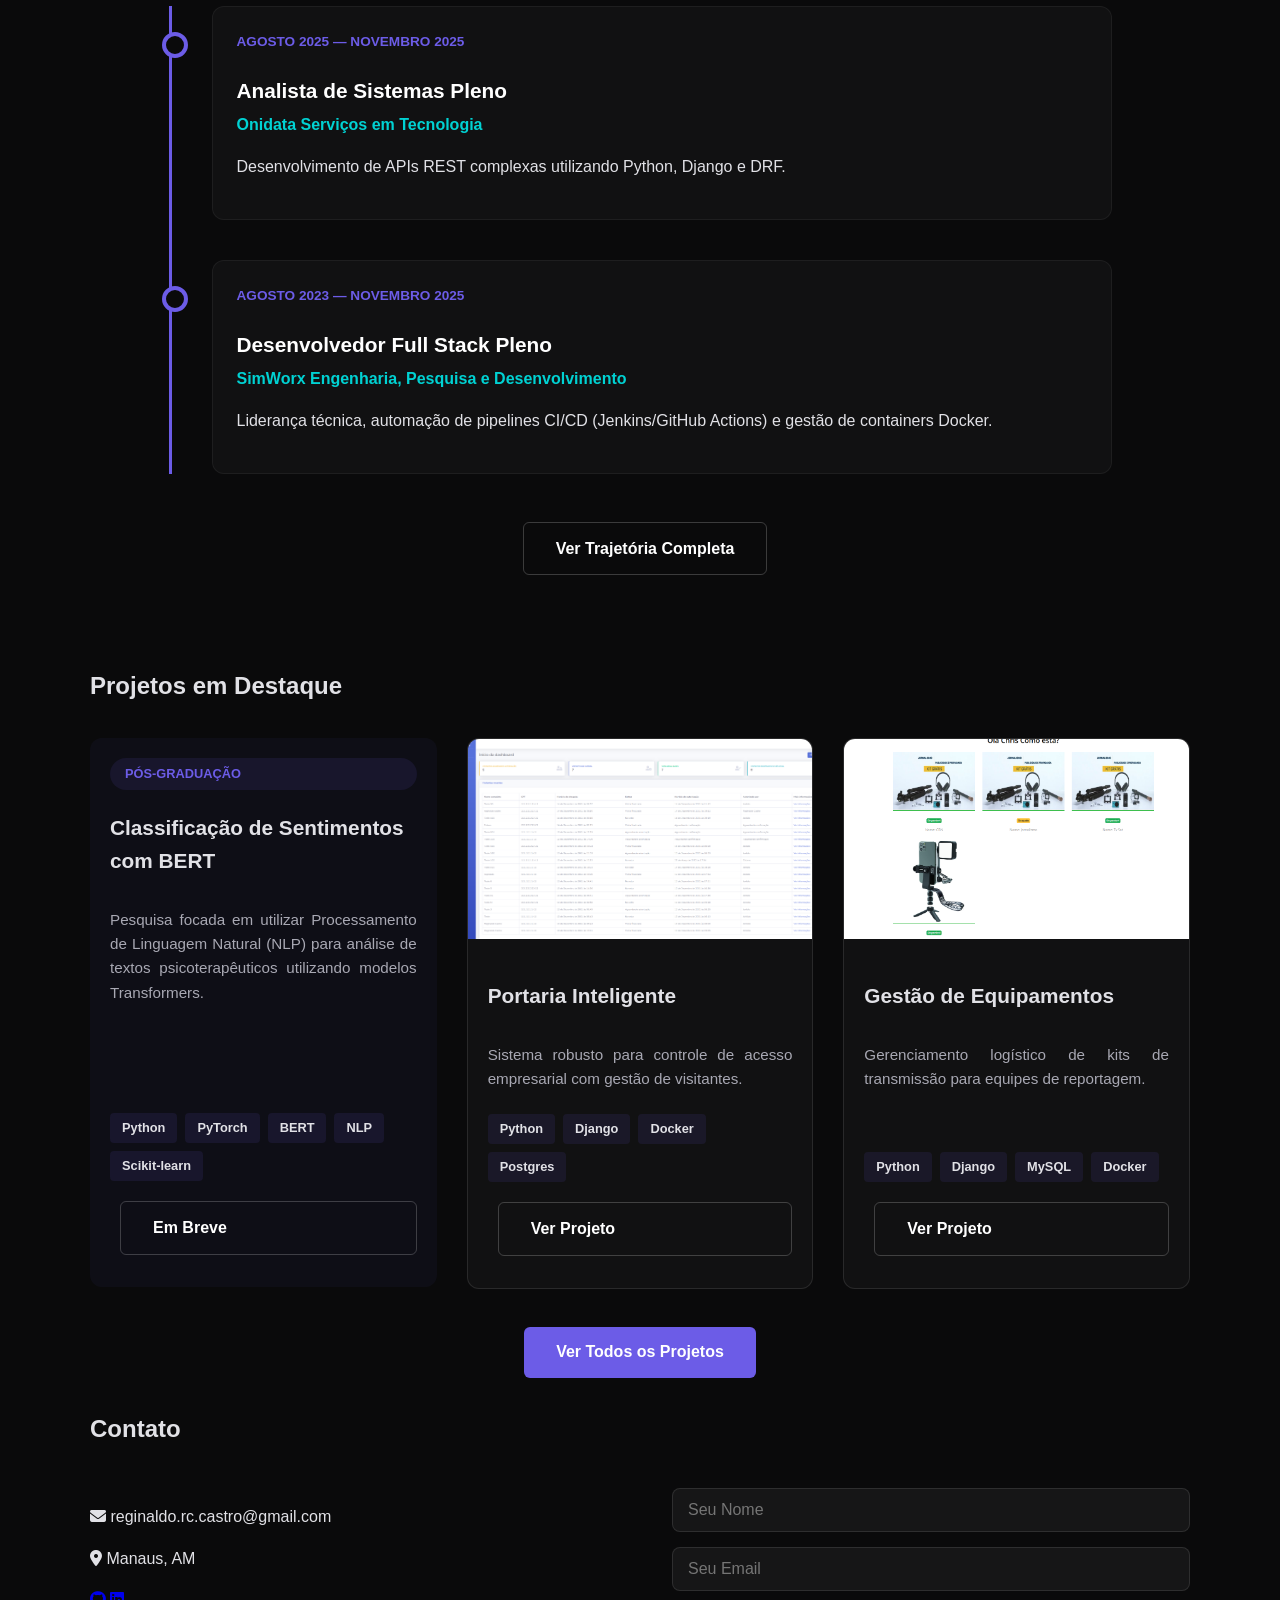
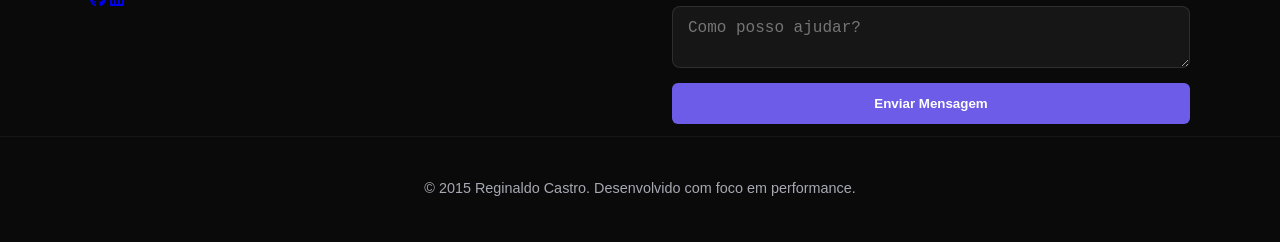
==== commit 98ddf8fa: "feat: alternado o texto sobre mim" ====
--- a/index.html
+++ b/index.html
@@ -60,9 +60,10 @@
             <h2 class="section-title">Sobre Mim</h2>
             <div class="about-content">
                 <div class="about-text">
-                    <p>Com mais de <strong>5 anos de experiência</strong>, atuo no ciclo completo de desenvolvimento web e APIs RESTful. Atualmente, curso Pós-Graduação em <strong>Aprendizagem de Máquina (IFAM)</strong>, focando em Deep Learning e Processamento de Linguagem Natural.</p>
-                    <p>Meu foco é construir sistemas que não apenas funcionem, mas que utilizem dados de forma inteligente para gerar impacto real no negócio.</p>
-                </div>
+                    <p>Profissional de tecnologia com mais de <strong>5 anos de experiência</strong>, atuo no ciclo completo de desenvolvimento.
+                    Pós-Graduado em <strong></strong>Aprendizagem de Máquina pelo IFAM</strong>, com atuação em Machine Learning, Deep Learning, NLP e análise de dados. Atualmente participo do DevTITANS — Desenvolvimento, Tecnologia e Inovação em Android e Sistemas Embarcados (AOSP).
+                </div>
+
             </div>
         </div>
     </section>
--- a/style.css
+++ b/style.css
@@ -206,7 +206,8 @@
         max-width: 280px;
     }
     #btn-voltar {
-        width: 15%;
+        width: 20%;
+        margin-top: 3%;
     }
     
     .btn.primary {
